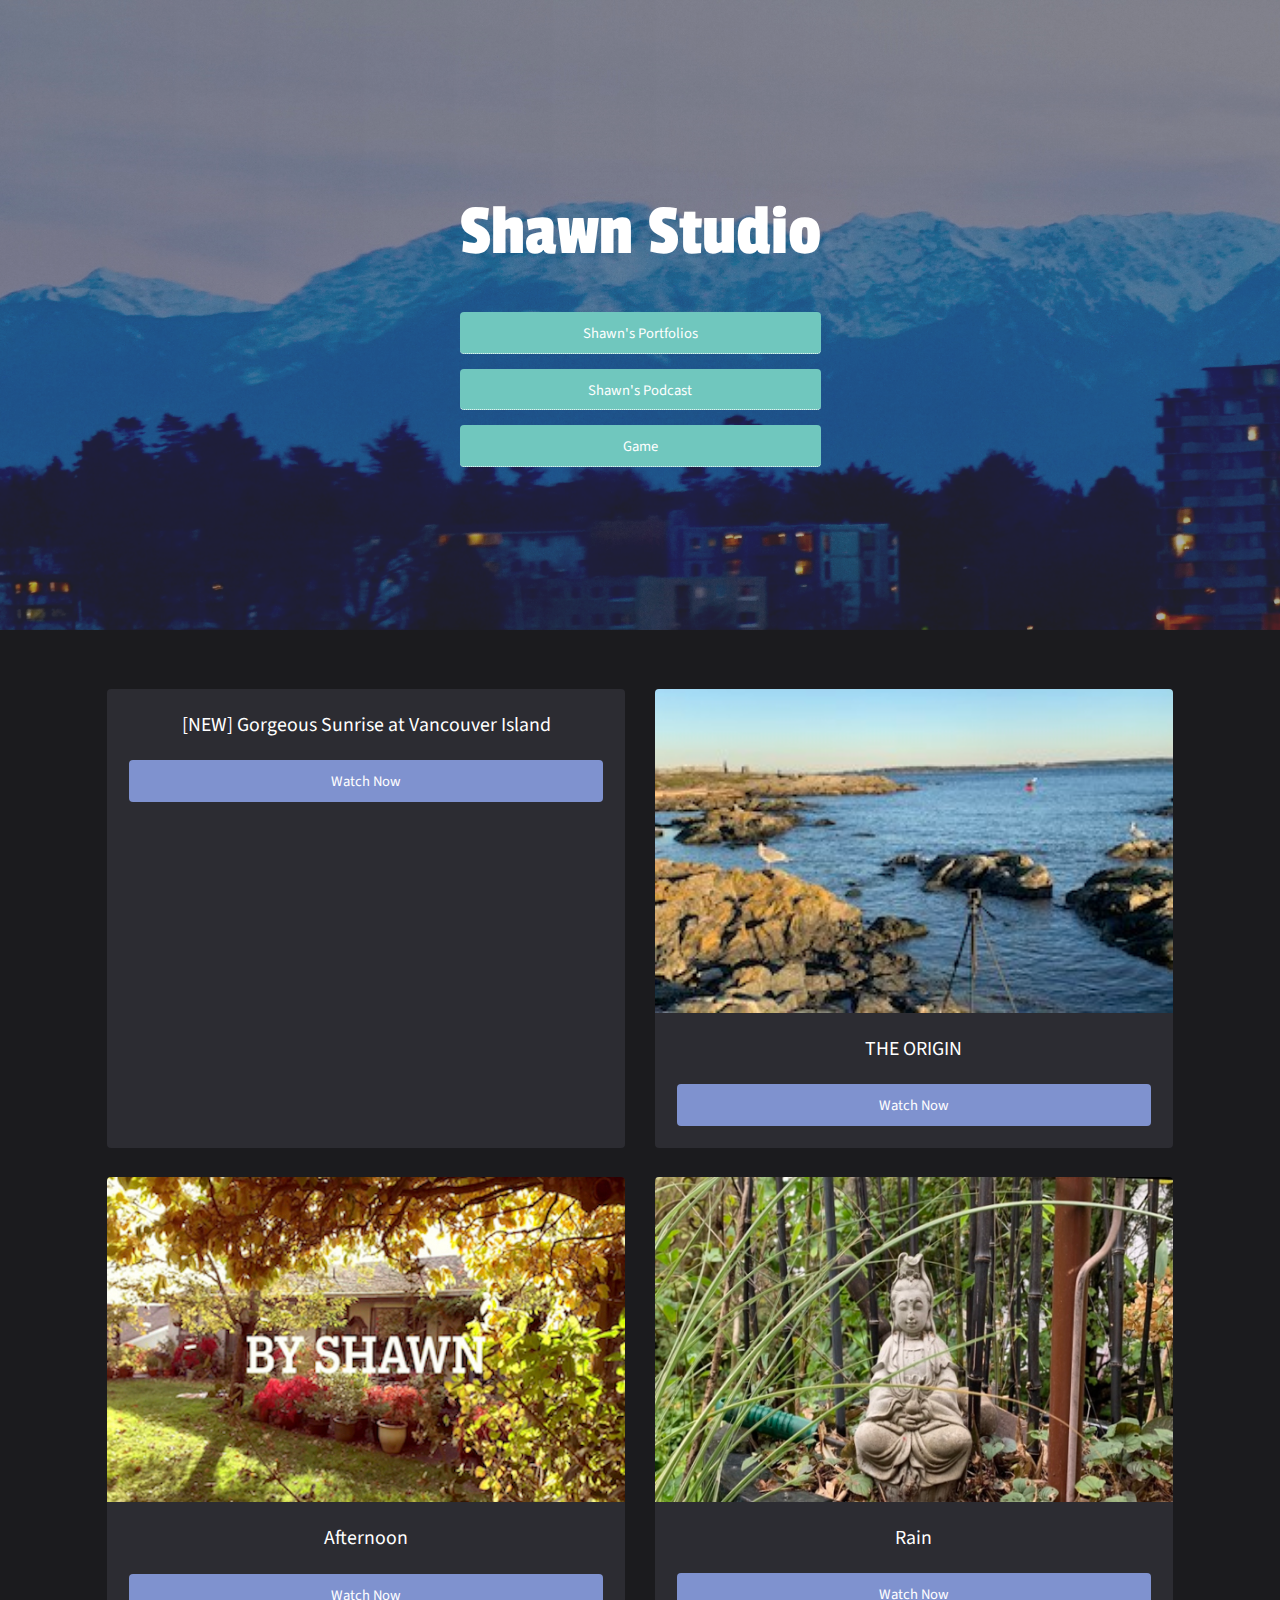
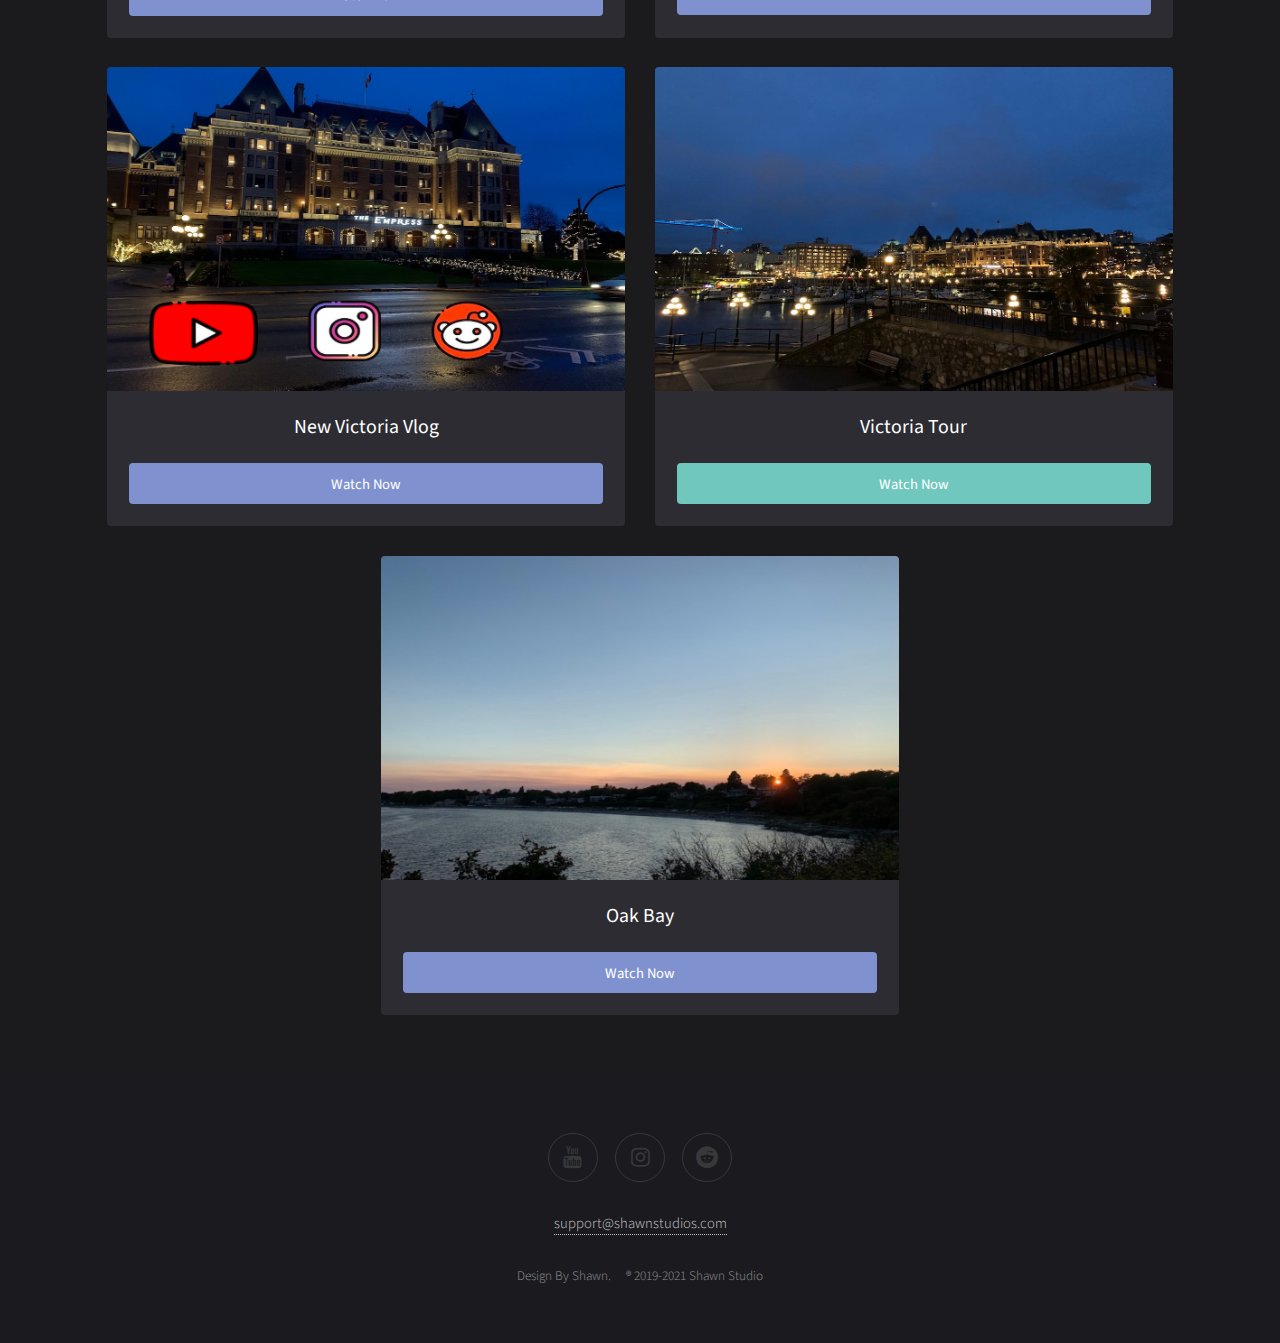
==== index.html @ 6d8852f4 "Add files via upload" ====
<!DOCTYPE HTML>
<html lang="en">
	<head>
		<title>shawnstudio</title>
		<meta charset="utf-8" />
		<meta name="viewport" content="width=device-width, initial-scale=1" />
		<link rel="stylesheet" href="assets/css/main.css" />
        
    
    <link rel="icon" type="image/x-icon" href="copy.ico" />
    <body style="background-color:rgb(27, 27, 30);">
    
	</body>
	
	<body id="top">
				<section id="banner" >
					<div class="inner">
						<header>
                            <h1>Shawn Studio</h1>
                            <br >
							 <a href="portfolio selection/index.html" class="button fit" >Shawn's Portfolios</a>
							 <a href="podcast/index.html" class="button fit" >Shawn's Podcast</a>
							<a href="game/index.html" class="button fit" >Game</a>
							 
							 
							
                      
						</header>
					</div>
				</section>

			<!-- Main -->
				<div id="main">
					<div class="inner">
                       <!-- Boxes -->
						
					   <div class="thumbnails">
						<div class="box">
							<a href="https://youtu.be/HbsjjPyLTq4" class="image fit"><img src="images/pic08.jpg" alt="" /></a>
							<div class="inner">
								<h3>[NEW] Gorgeous Sunrise at Vancouver Island</h3>
								
								<a href="https://youtu.be/HbsjjPyLTq4" class="button style2 fit" data-poptrox="youtube,800x400">Watch Now</a>
								
							</div>

						</div>
                                <div class="box">
                                <a href="https://youtu.be/sWdB0AdtYIA" class="image fit"><img src="images/pic07.jpg" alt="" /></a>
                                <div class="inner">
                                    <h3>THE ORIGIN</h3>
                                    
									<a href="https://youtu.be/sWdB0AdtYIA" class="button style2 fit" data-poptrox="youtube,800x400">Watch Now</a>
									
								</div>
								
							</div>
							
							<div class="box">
                                <a href="https://youtu.be/lOg4aRYyaKY" class="image fit"><img src="images/pic06.jpg" alt="" /></a>
                                <div class="inner">
                                    <h3>Afternoon</h3>
                                    
									<a href="https://youtu.be/lOg4aRYyaKY" class="button style2 fit" data-poptrox="youtube,800x400">Watch Now</a>
									
								</div>
								
							</div>

							<div class="box">
                                <a href="https://youtu.be/aJdj0laYlkM" class="image fit"><img src="images/pic05.jpg" alt="" /></a>
                                <div class="inner">
                                    <h3>Rain</h3>
                                    
                                    <a href="https://youtu.be/aJdj0laYlkM" class="button style2 fit" data-poptrox="youtube,800x400">Watch Now</a>
                                </div>
							</div>
							
                            <div class="box">
                                <a href="https://youtu.be/qi2-gWrdlj8" class="image fit"><img src="images/pic04.jpg" alt="" /></a>
                                <div class="inner">
                                    <h3>New Victoria Vlog</h3>
                                    
                                    <a href="https://youtu.be/qi2-gWrdlj8" class="button style2 fit" data-poptrox="youtube,800x400">Watch Now</a>
                                </div>
                            </div>
                            
                            
							<div class="box">
								<a href="https://youtu.be/BJlvTN51lmg" class="image fit"><img src="images/pic01.jpg" alt="" /></a>
								<div class="inner">
									<h3>Victoria Tour</h3>
									
                                    <a href="https://youtu.be/BJlvTN51lmg" class="button fit" data-poptrox="youtube,800x400">Watch Now</a>
                                </div>
							</div>

							<div class="box">
								<a href="https://youtu.be/DyhJKyEJdCc" class="image fit"><img src="images/pic02.jpg" alt="" /></a>
								<div class="inner">
									<h3>Oak Bay</h3>
									
									<a href="https://youtu.be/DyhJKyEJdCc" class="button style2 fit" data-poptrox="youtube,800x400">Watch Now</a>
								</div>
							</div>
								</div>
							</div>
                        </div>
                    </div>

			<!-- Footer -->
				<footer id="footer">
						<ul class="icons">
							<li><a href="https://www.youtube.com/channel/UCmE8kMKj5TwaKZjkN5yqiKQ?" target="_blank" class="icon fa-youtube"><span class="label">Youtube</span></a></li>
							<li><a href="https://www.instagram.com/shawnstudiotech/"target="_blank" class="icon fa-instagram"><span class="label">Instagram</span></a></li>
							<li><a href="https://www.reddit.com/user/shawnstudiotech"target="_blank" class="icon fa-reddit"><span class="label">Reddit</span></a></li>
							
						</ul>
<p><a href="mailto:support@shawnstudios.com">support@shawnstudios.com</a></p>
						<p class="copyright"> Design By Shawn. &nbsp; &nbsp; &reg; 2019-2021 Shawn Studio</p>

				</footer>

		<!-- Scripts -->
			<script src="assets/js/jquery.min.js"></script>
			<script src="assets/js/jquery.scrolly.min.js"></script>
			<script src="assets/js/jquery.poptrox.min.js"></script>
			<script src="assets/js/skel.min.js"></script>
			<script src="assets/js/util.js"></script>
			<script src="assets/js/main.js"></script>

	</body>
</html>
---- assets/css/main.css ----
@charset "UTF-8";
@import url(font-awesome.min.css);
@import url("https://fonts.googleapis.com/css?family=Source+Sans+Pro:300,400|Passion+One:400");


/* Reset */

	html, body, div, span, applet, object, iframe, h1, h2, h3, h4, h5, h6, p, blockquote, pre, a, abbr, acronym, address, big, cite, code, del, dfn, em, img, ins, kbd, q, s, samp, small, strike, strong, sub, sup, tt, var, b, u, i, center, dl, dt, dd, ol, ul, li, fieldset, form, label, legend, table, caption, tbody, tfoot, thead, tr, th, td, article, aside, canvas, details, embed, figure, figcaption, footer, header, hgroup, menu, nav, output, ruby, section, summary, time, mark, audio, video {
		margin: 0;
		padding: 0;
		border: 0;
		font-size: 100%;
		font: inherit;
		vertical-align: baseline;
	}

	article, aside, details, figcaption, figure, footer, header, hgroup, menu, nav, section {
		display: block;
	}

	body {
		line-height: 1;
	}

	ol, ul {
		list-style: none;
	}

	blockquote, q {
		quotes: none;
	}

	blockquote:before, blockquote:after, q:before, q:after {
		content: '';
		content: none;
	}

	table {
		border-collapse: collapse;
		border-spacing: 0;
	}

	body {
		-webkit-text-size-adjust: none;
	}

/* Box Model */

	*, *:before, *:after {
		-moz-box-sizing: border-box;
		-webkit-box-sizing: border-box;
		box-sizing: border-box;
	}

/* Basic */

	@-ms-viewport {
		width: device-width;
	}

	body {
		-ms-overflow-style: scrollbar;
	}

	@media screen and (max-width: 480px) {

		html, body {
			min-width: 320px;
		}

	}

	body {
		background: #202024;
	}

		body.is-loading *, body.is-loading *:before, body.is-loading *:after {
			-moz-animation: none !important;
			-webkit-animation: none !important;
			-ms-animation: none !important;
			animation: none !important;
			-moz-transition: none !important;
			-webkit-transition: none !important;
			-ms-transition: none !important;
			transition: none !important;
		}

/* Type */

	body, input, select, textarea {
		color: rgba(255, 255, 255, 0.75);
		font-family: "Source Sans Pro", sans-serif;
		font-size: 14pt;
		font-weight: 300;
		line-height: 1.65;
	}

		@media screen and (max-width: 1680px) {

			body, input, select, textarea {
				font-size: 11pt;
			}

		}

		@media screen and (max-width: 1280px) {

			body, input, select, textarea {
				font-size: 11pt;
			}

		}

		@media screen and (max-width: 980px) {

			body, input, select, textarea {
				font-size: 12pt;
			}

		}

		@media screen and (max-width: 736px) {

			body, input, select, textarea {
				font-size: 12pt;
			}

		}

		@media screen and (max-width: 480px) {

			body, input, select, textarea {
				font-size: 12pt;
			}

		}

	a {
		-moz-transition: background-color 0.2s ease-in-out, color 0.2s ease-in-out;
		-webkit-transition: background-color 0.2s ease-in-out, color 0.2s ease-in-out;
		-ms-transition: background-color 0.2s ease-in-out, color 0.2s ease-in-out;
		transition: background-color 0.2s ease-in-out, color 0.2s ease-in-out;
		color: rgba(255, 255, 255, 0.75);
		text-decoration: none;
		border-bottom: 1px dotted;
		outline: 0;
	}

		a:hover {
			color: #FFF;
			border: none;
		}

	strong, b {
		color: #fff;
		font-weight: 400;
	}

	em, i {
		font-style: italic;
	}

	p {
		margin: 0 0 2em 0;
	}

	h1, h2, h3, h4, h5, h6 {
		color: #fff;
		font-weight: 400;
		line-height: 1.5;
		margin: 0 0 1em 0;
	}

		h1 a, h2 a, h3 a, h4 a, h5 a, h6 a {
			color: inherit;
			text-decoration: none;
		}

	h2 {
		font-size: 1.75em;
	}

	h3 {
		font-size: 1.35em;
	}

	h4 {
		font-size: 1.1em;
	}

	h5 {
		font-size: 0.9em;
	}

	h6 {
		font-size: 0.7em;
	}

	sub {
		font-size: 0.8em;
		position: relative;
		top: 0.5em;
	}

	sup {
		font-size: 0.8em;
		position: relative;
		top: -0.5em;
	}

	blockquote {
		border-left: solid 4px rgba(144, 144, 144, 0.25);
		font-style: italic;
		margin: 0 0 2em 0;
		padding: 0.5em 0 0.5em 2em;
	}

	code {
		background: rgba(144, 144, 144, 0.075);
		border-radius: 4px;
		border: solid 1px rgba(144, 144, 144, 0.25);
		font-family: "Courier New", monospace;
		font-size: 0.9em;
		margin: 0 0.25em;
		padding: 0.25em 0.65em;
	}

	pre {
		-webkit-overflow-scrolling: touch;
		font-family: "Courier New", monospace;
		font-size: 0.9em;
		margin: 0 0 2em 0;
	}

		pre code {
			display: block;
			line-height: 1.75;
			padding: 1em 1.5em;
			overflow-x: auto;
		}

	hr {
		border: 0;
		border-bottom: solid 1px rgba(144, 144, 144, 0.25);
		margin: 2em 0;
	}

		hr.major {
			margin: 3em 0;
		}

	.align-left {
		text-align: left;
	}

	.align-center {
		text-align: center;
	}

	.align-right {
		text-align: right;
	}

/* Section/Article */

	section.special, article.special {
		text-align: center;
	}

	header p {
		color: rgba(255, 255, 255, 0.5);
		position: relative;
		margin: 0 0 1.5em 0;
	}

	header h2 + p {
		font-size: 1.25em;
		margin-top: -1em;
	}

	header h3 + p {
		font-size: 1.1em;
		margin-top: -0.8em;
	}

	header h4 + p,
	header h5 + p,
	header h6 + p {
		font-size: 0.9em;
		margin-top: -0.6em;
	}

/* Box */

	.thumbnails {
		display: -moz-flex;
		display: -webkit-flex;
		display: -ms-flex;
		display: flex;
		-moz-align-items: stretch;
		-webkit-align-items: stretch;
		-ms-align-items: stretch;
		align-items: stretch;
		-moz-justify-content: center;
		-webkit-justify-content: center;
		-ms-justify-content: center;
		justify-content: center;
		-moz-flex-wrap: wrap;
		-webkit-flex-wrap: wrap;
		-ms-flex-wrap: wrap;
		flex-wrap: wrap;
	}

		.thumbnails .box {
			margin: 0 1em 2em 1em;
			width: 30%;
		}

			@media screen and (max-width: 1280px) {

				.thumbnails .box {
					width: 45%;
				}

			}

			@media screen and (max-width: 736px) {

				.thumbnails .box {
					width: 100%;
				}

			}

/* Form */

	form {
		margin: 0 0 2em 0;
	}

	label {
		color: #fff;
		display: block;
		font-size: 0.9em;
		font-weight: 400;
		margin: 0 0 1em 0;
	}

	input[type="text"],
	input[type="password"],
	input[type="email"],
	input[type="tel"],
	select,
	textarea {
		-moz-appearance: none;
		-webkit-appearance: none;
		-ms-appearance: none;
		appearance: none;
		background: rgba(144, 144, 144, 0.075);
		border-radius: 4px;
		border: none;
		border: solid 1px rgba(144, 144, 144, 0.25);
		color: inherit;
		display: block;
		outline: 0;
		padding: 0 1em;
		text-decoration: none;
		width: 100%;
	}

		input[type="text"]:invalid,
		input[type="password"]:invalid,
		input[type="email"]:invalid,
		input[type="tel"]:invalid,
		select:invalid,
		textarea:invalid {
			box-shadow: none;
		}

		input[type="text"]:focus,
		input[type="password"]:focus,
		input[type="email"]:focus,
		input[type="tel"]:focus,
		select:focus,
		textarea:focus {
			border-color: #ff8686;
			box-shadow: 0 0 0 1px #ff8686;
		}

	.select-wrapper {
		text-decoration: none;
		display: block;
		position: relative;
	}

		.select-wrapper:before {
			content: "";
			-moz-osx-font-smoothing: grayscale;
			-webkit-font-smoothing: antialiased;
			font-family: FontAwesome;
			font-style: normal;
			font-weight: normal;
			text-transform: none !important;
		}

		.select-wrapper:before {
			color: rgba(144, 144, 144, 0.25);
			display: block;
			height: 2.75em;
			line-height: 2.75em;
			pointer-events: none;
			position: absolute;
			right: 0;
			text-align: center;
			top: 0;
			width: 2.75em;
		}

		.select-wrapper select::-ms-expand {
			display: none;
		}

	input[type="text"],
	input[type="password"],
	input[type="email"],
	select {
		height: 2.75em;
	}

	textarea {
		padding: 0.75em 1em;
	}

	input[type="checkbox"],
	input[type="radio"] {
		-moz-appearance: none;
		-webkit-appearance: none;
		-ms-appearance: none;
		appearance: none;
		display: block;
		float: left;
		margin-right: -2em;
		opacity: 0;
		width: 1em;
		z-index: -1;
	}

		input[type="checkbox"] + label,
		input[type="radio"] + label {
			text-decoration: none;
			color: rgba(255, 255, 255, 0.75);
			cursor: pointer;
			display: inline-block;
			font-size: 1em;
			font-weight: 300;
			padding-left: 2.4em;
			padding-right: 0.75em;
			position: relative;
		}

			input[type="checkbox"] + label:before,
			input[type="radio"] + label:before {
				-moz-osx-font-smoothing: grayscale;
				-webkit-font-smoothing: antialiased;
				font-family: FontAwesome;
				font-style: normal;
				font-weight: normal;
				text-transform: none !important;
			}

			input[type="checkbox"] + label:before,
			input[type="radio"] + label:before {
				background: rgba(144, 144, 144, 0.075);
				border-radius: 4px;
				border: solid 1px rgba(144, 144, 144, 0.25);
				content: '';
				display: inline-block;
				height: 1.65em;
				left: 0;
				line-height: 1.58125em;
				position: absolute;
				text-align: center;
				top: 0;
				width: 1.65em;
			}

		input[type="checkbox"]:checked + label:before,
		input[type="radio"]:checked + label:before {
			background: #ff8686;
			border-color: #ff8686;
			color: #ffffff;
			content: '\f00c';
		}

		input[type="checkbox"]:focus + label:before,
		input[type="radio"]:focus + label:before {
			border-color: #ff8686;
			box-shadow: 0 0 0 1px #ff8686;
		}

	input[type="checkbox"] + label:before {
		border-radius: 4px;
	}

	input[type="radio"] + label:before {
		border-radius: 100%;
	}

	::-webkit-input-placeholder {
		color: rgba(255, 255, 255, 0.5) !important;
		opacity: 1.0;
	}

	:-moz-placeholder {
		color: rgba(255, 255, 255, 0.5) !important;
		opacity: 1.0;
	}

	::-moz-placeholder {
		color: rgba(255, 255, 255, 0.5) !important;
		opacity: 1.0;
	}

	:-ms-input-placeholder {
		color: rgba(255, 255, 255, 0.5) !important;
		opacity: 1.0;
	}

	.formerize-placeholder {
		color: rgba(255, 255, 255, 0.5) !important;
		opacity: 1.0;
	}

/* Box */

	.box {
		border-radius: 4px;
		margin-bottom: 2em;
		background: #2c2c32;
		text-align: center;
	}

		.box > :last-child,
		.box > :last-child > :last-child,
		.box > :last-child > :last-child > :last-child {
			margin-bottom: 0;
		}

		.box .image.fit {
			margin: 0;
		}

		.box .image img {
			border-radius: 4px 4px 0 0;
		}

		.box .inner {
			padding: 1.5em;
			width: 100% !important;
		}

			@media screen and (max-width: 480px) {

				.box .inner {
					padding: 1em;
				}

			}

		.box.alt {
			border: 0;
			border-radius: 0;
			padding: 0;
		}

/* Icon */

	.icon {
		text-decoration: none;
		border-bottom: none;
		position: relative;
	}

		.icon:before {
			-moz-osx-font-smoothing: grayscale;
			-webkit-font-smoothing: antialiased;
			font-family: FontAwesome;
			font-style: normal;
			font-weight: normal;
			text-transform: none !important;
		}

		.icon > .label {
			display: none;
		}

/* Image */

	.image {
		border-radius: 4px;
		border: 0;
		display: inline-block;
		position: relative;
	}

		.image img {
			border-radius: 4px;
			display: block;
		}

		.image.left, .image.right {
			max-width: 40%;
		}

			.image.left img, .image.right img {
				width: 100%;
			}

		.image.left {
			float: left;
			padding: 0 1.5em 1em 0;
			top: 0.25em;
		}

		.image.right {
			float: right;
			padding: 0 0 1em 1.5em;
			top: 0.25em;
		}

		.image.fit {
			display: block;
			margin: 0 0 2em 0;
			width: 100%;
		}

			.image.fit img {
				width: 100%;
			}

		.image.main {
			display: block;
			margin: 0 0 3em 0;
			width: 100%;
		}

			.image.main img {
				width: 100%;
			}

/* List */

	ol {
		list-style: decimal;
		margin: 0 0 2em 0;
		padding-left: 1.25em;
	}

		ol li {
			padding-left: 0.25em;
		}

	ul {
		list-style: disc;
		margin: 0 0 2em 0;
		padding-left: 1em;
	}

		ul li {
			padding-left: 0.5em;
		}

		ul.alt {
			list-style: none;
			padding-left: 0;
		}

			ul.alt li {
				border-top: solid 1px rgba(144, 144, 144, 0.25);
				padding: 0.5em 0;
			}

				ul.alt li:first-child {
					border-top: 0;
					padding-top: 0;
				}

		ul.icons {
			cursor: default;
			list-style: none;
			padding-left: 0;
		}

			ul.icons li {
				display: inline-block;
				text-align: center;
				padding-left: 0;
				padding-right: 1em;
			}

				ul.icons li a {
					display: block;
					border-radius: 100%;
					margin: 0;
					padding: 0.5em;
					border: solid 1px rgba(144, 144, 144, 0.25);
					color: rgba(144, 144, 144, 0.25);
				}

					ul.icons li a:before {
						font-size: 1.5em;
						display: block;
						width: 1.5em;
						height: 1.5em;
						line-height: 1.5em;
					}

					ul.icons li a:hover {
						background-color: #202024;
						color: #FFF;
					}

				ul.icons li:last-child {
					padding-right: 0;
				}

		ul.actions {
			cursor: default;
			list-style: none;
			padding-left: 0;
		}

			ul.actions li {
				display: inline-block;
				padding: 0 1em 0 0;
				vertical-align: middle;
			}

				ul.actions li:last-child {
					padding-right: 0;
				}

			ul.actions.small li {
				padding: 0 0.5em 0 0;
			}

			ul.actions.vertical li {
				display: block;
				padding: 1em 0 0 0;
			}

				ul.actions.vertical li:first-child {
					padding-top: 0;
				}

				ul.actions.vertical li > * {
					margin-bottom: 0;
				}

			ul.actions.vertical.small li {
				padding: 0.5em 0 0 0;
			}

				ul.actions.vertical.small li:first-child {
					padding-top: 0;
				}

			ul.actions.fit {
				display: table;
				margin-left: -1em;
				padding: 0;
				table-layout: fixed;
				width: calc(100% + 1em);
			}

				ul.actions.fit li {
					display: table-cell;
					padding: 0 0 0 1em;
				}

					ul.actions.fit li > * {
						margin-bottom: 0;
					}

				ul.actions.fit.small {
					margin-left: -0.5em;
					width: calc(100% + 0.5em);
				}

					ul.actions.fit.small li {
						padding: 0 0 0 0.5em;
					}

			@media screen and (max-width: 480px) {

				ul.actions {
					margin: 0 0 2em 0;
				}

					ul.actions li {
						padding: 1em 0 0 0;
						display: block;
						text-align: center;
						width: 100%;
					}

						ul.actions li:first-child {
							padding-top: 0;
						}

						ul.actions li > * {
							width: 100%;
							margin: 0 !important;
						}

							ul.actions li > *.icon:before {
								margin-left: -2em;
							}

					ul.actions.small li {
						padding: 0.5em 0 0 0;
					}

						ul.actions.small li:first-child {
							padding-top: 0;
						}

			}

	dl {
		margin: 0 0 2em 0;
	}

		dl dt {
			display: block;
			font-weight: 400;
			margin: 0 0 1em 0;
		}

		dl dd {
			margin-left: 2em;
		}

/* Table */

	.table-wrapper {
		-webkit-overflow-scrolling: touch;
		overflow-x: auto;
	}

	table {
		margin: 0 0 2em 0;
		width: 100%;
	}

		table tbody tr {
			border: solid 1px rgba(144, 144, 144, 0.25);
			border-left: 0;
			border-right: 0;
		}

			table tbody tr:nth-child(2n + 1) {
				background-color: rgba(144, 144, 144, 0.075);
			}

		table td {
			padding: 0.75em 0.75em;
		}

		table th {
			color: #fff;
			font-size: 0.9em;
			font-weight: 400;
			padding: 0 0.75em 0.75em 0.75em;
			text-align: left;
		}

		table thead {
			border-bottom: solid 2px rgba(144, 144, 144, 0.25);
		}

		table tfoot {
			border-top: solid 2px rgba(144, 144, 144, 0.25);
		}

		table.alt {
			border-collapse: separate;
		}

			table.alt tbody tr td {
				border: solid 1px rgba(144, 144, 144, 0.25);
				border-left-width: 0;
				border-top-width: 0;
			}

				table.alt tbody tr td:first-child {
					border-left-width: 1px;
				}

			table.alt tbody tr:first-child td {
				border-top-width: 1px;
			}

			table.alt thead {
				border-bottom: 0;
			}

			table.alt tfoot {
				border-top: 0;
			}

/* Button */

	input[type="submit"],
	input[type="reset"],
	input[type="button"],
	button,
	.button {
		-moz-appearance: none;
		-webkit-appearance: none;
		-ms-appearance: none;
		appearance: none;
		-moz-transition: background-color 0.2s ease-in-out, color 0.2s ease-in-out;
		-webkit-transition: background-color 0.2s ease-in-out, color 0.2s ease-in-out;
		-ms-transition: background-color 0.2s ease-in-out, color 0.2s ease-in-out;
		transition: background-color 0.2s ease-in-out, color 0.2s ease-in-out;
		background-color: #70c7be;
		border-radius: 4px;
		border: 0;
		color: #ffffff !important;
		cursor: pointer;
		display: inline-block;
		font-weight: 400;
		height: 2.85em;
		line-height: 2.95em;
		padding: 0 1.5em;
		text-align: center;
		text-decoration: none;
		white-space: nowrap;
	}

		input[type="submit"]:hover,
		input[type="reset"]:hover,
		input[type="button"]:hover,
		button:hover,
		.button:hover {
			background-color: #82cec6;
		}

		input[type="submit"]:active,
		input[type="reset"]:active,
		input[type="button"]:active,
		button:active,
		.button:active {
			background-color: #5ec0b6;
		}

		input[type="submit"].icon,
		input[type="reset"].icon,
		input[type="button"].icon,
		button.icon,
		.button.icon {
			padding-left: 1.35em;
		}

			input[type="submit"].icon:before,
			input[type="reset"].icon:before,
			input[type="button"].icon:before,
			button.icon:before,
			.button.icon:before {
				margin-right: 0.5em;
			}

		input[type="submit"].fit,
		input[type="reset"].fit,
		input[type="button"].fit,
		button.fit,
		.button.fit {
			display: block;
			margin: 0 0 1em 0;
			width: 100%;
		}

		input[type="submit"].small,
		input[type="reset"].small,
		input[type="button"].small,
		button.small,
		.button.small {
			font-size: 0.8em;
		}

		input[type="submit"].big,
		input[type="reset"].big,
		input[type="button"].big,
		button.big,
		.button.big {
			font-size: 1.35em;
		}

		input[type="submit"].disabled, input[type="submit"]:disabled,
		input[type="reset"].disabled,
		input[type="reset"]:disabled,
		input[type="button"].disabled,
		input[type="button"]:disabled,
		button.disabled,
		button:disabled,
		.button.disabled,
		.button:disabled {
			background-color: rgba(255, 255, 255, 0.75) !important;
			box-shadow: inset 0 -0.15em 0 0 rgba(0, 0, 0, 0.15);
			color: #202024 !important;
			cursor: default;
			opacity: 0.25;
		}

		input[type="submit"].style2,
		input[type="reset"].style2,
		input[type="button"].style2,
		button.style2,
		.button.style2 {
			background-color: #7f92cf;
		}

			input[type="submit"].style2:hover,
			input[type="reset"].style2:hover,
			input[type="button"].style2:hover,
			button.style2:hover,
			.button.style2:hover {
				background-color: #92a2d6;
			}

			input[type="submit"].style2:active,
			input[type="reset"].style2:active,
			input[type="button"].style2:active,
			button.style2:active,
			.button.style2:active {
				background-color: #6c82c8;
			}

		input[type="submit"].style3,
		input[type="reset"].style3,
		input[type="button"].style3,
		button.style3,
		.button.style3 {
			background-color: #9d7ed0;
		}

			input[type="submit"].style3:hover,
			input[type="reset"].style3:hover,
			input[type="button"].style3:hover,
			button.style3:hover,
			.button.style3:hover {
				background-color: #ab91d7;
			}

			input[type="submit"].style3:active,
			input[type="reset"].style3:active,
			input[type="button"].style3:active,
			button.style3:active,
			.button.style3:active {
				background-color: #8f6bc9;
			}

		@media screen and (max-width: 480px) {

			input[type="submit"],
			input[type="reset"],
			input[type="button"],
			button,
			.button {
				padding: 0;
			}

		}

/* Poptrox */

	.poptrox-popup {
		-moz-box-sizing: content-box;
		-webkit-box-sizing: content-box;
		-ms-box-sizing: content-box;
		box-sizing: content-box;
		background: #000;
		box-shadow: 0 0.5em 3em 0 rgba(0, 0, 0, 0.25);
		border-radius: 4px;
		padding: 2em;
		overflow: hidden;
	}

		.poptrox-popup .closer {
			-moz-transition: opacity 0.2s ease-in-out;
			-webkit-transition: opacity 0.2s ease-in-out;
			-ms-transition: opacity 0.2s ease-in-out;
			transition: opacity 0.2s ease-in-out;
			text-decoration: none;
			position: absolute;
			top: .5em;
			right: .5em;
			z-index: 11000;
			-webkit-tap-highlight-color: rgba(255, 255, 255, 0);
			white-space: nowrap;
			text-indent: 2em;
			overflow: hidden;
			width: 2em;
			height: 2em;
			display: block;
		}

			.poptrox-popup .closer:before {
				content: "\f00d";
				-moz-osx-font-smoothing: grayscale;
				-webkit-font-smoothing: antialiased;
				font-family: FontAwesome;
				font-style: normal;
				font-weight: normal;
				text-transform: none !important;
				display: block;
				position: relative;
				text-indent: 0;
				border-radius: 100%;
				box-shadow: inset 0 0 0 1px rgba(255, 255, 255, 0.25);
				color: #ffffff !important;
				width: 2em;
				height: 2em;
				line-height: 2em;
			}

		.poptrox-popup:hover .closer {
			opacity: 0.5;
		}

		.poptrox-popup:hover .closer:hover {
			opacity: 1.0;
		}

		@media screen and (max-width: 736px) {

			.poptrox-popup {
				padding: 0;
			}

				.poptrox-popup .closer {
					display: none !important;
				}

		}

/* Banner */

	#banner {
		-moz-align-items: center;
		-webkit-align-items: center;
		-ms-align-items: center;
		align-items: center;
		display: -moz-flex;
		display: -webkit-flex;
		display: -ms-flex;
		display: flex;
		-moz-justify-content: center;
		-webkit-justify-content: center;
		-ms-justify-content: center;
		justify-content: center;
		padding: 8em 4em 6em 4em;
		min-height: 70vh;
		background-image: url("../../images/banner.jpg");
		background-position: center;
		background-size: cover;
		background-repeat: no-repeat;
		border-top: 0;
		position: relative;
		text-align: center;
		overflow: hidden;
	}

		#banner .inner {
			text-align: center;
			position: relative;
			z-index: 2;
		}

		#banner h1 {
			color: #fff;
			font-size: 5em;
			font-weight: 400;
			font-family: 'Passion One', cursive;
			margin: 0;
		}

			@media screen and (max-width: 980px) {

				#banner h1 {
					font-size: 5em;
				}

			}

			@media screen and (max-width: 736px) {

				#banner h1 {
					font-size: 3em;
				}

			}

		#banner p {
			color: rgba(255, 255, 255, 0.85);
			font-size: 1.5em;
			font-weight: 300;
		}

			@media screen and (max-width: 980px) {

				#banner p {
					font-size: 1.5em;
				}

			}

			@media screen and (max-width: 480px) {

				#banner p {
					font-size: 1.25em;
				}

			}

		#banner a {
			color: rgba(255, 255, 255, 0.75);
			text-decoration: none;
			border-bottom: 1px dotted;
		}

			#banner a:hover {
				color: #FFF;
				border: none;
			}

		#banner .more {
			background-image: url("images/arrow.svg");
			background-position: center 1.35em;
			background-repeat: no-repeat;
			background-size: auto;
			border: 1px solid #fff;
			border-radius: 100%;
			color: rgba(255, 255, 255, 0.75);
			display: block;
			height: 4em;
			text-indent: 4em;
			overflow: hidden;
			white-space: nowrap;
			width: 4em;
			z-index: 2;
			margin: 0 auto 2em auto;
		}

			#banner .more:hover {
				background-color: rgba(255, 255, 255, 0.05);
				border: 1px solid #fff;
				color: #FFF;
			}

		#banner video {
			-moz-transform: translateX(50%) translateY(50%);
			-webkit-transform: translateX(50%) translateY(50%);
			-ms-transform: translateX(50%) translateY(50%);
			transform: translateX(50%) translateY(50%);
			position: absolute;
			bottom: 50%;
			right: 50%;
			width: auto;
			height: auto;
			min-width: 100%;
			min-height: 100%;
			overflow: hidden;
		}

		#banner:before {
			-moz-transition: opacity 3s ease;
			-webkit-transition: opacity 3s ease;
			-ms-transition: opacity 3s ease;
			transition: opacity 3s ease;
			-moz-transition-delay: 1s;
			-webkit-transition-delay: 1s;
			-ms-transition-delay: 1s;
			transition-delay: 1s;
			content: '';
			background-color: #42424f;
			display: block;
			height: 100%;
			left: 0;
			opacity: 0.45;
			position: absolute;
			top: 0;
			width: 100%;
			z-index: 1;
		}

		@media screen and (max-width: 1280px) {

			#banner video {
				display: none;
			}

		}

		@media screen and (max-width: 980px) {

			#banner br {
				display: none;
			}

		}

		@media screen and (max-width: 736px) {

			#banner {
				min-height: 0;
				padding: 6em 2em 4em 2em;
			}

				#banner br {
					display: none;
				}

		}

		body.is-loading #banner:before {
			opacity: 1;
		}

/* Main */

	#main {
		padding: 4em 0 2em 0;
	}

		@media screen and (max-width: 736px) {

			#main {
				padding: 3em 0 1em 0;
			}

		}

		#main .inner {
			width: 90%;
			max-width: 80em;
			margin: 0 auto;
		}

			@media screen and (max-width: 480px) {

				#main .inner {
					width: 95%;
				}

			}

/* Footer */

	#footer {
		padding: 4em 0 2em 0;
		background-color: #1b1b1f;
		text-align: center;
	}

		#footer .inner {
			width: 50%;
			margin: 0 auto;
		}

			@media screen and (max-width: 980px) {

				#footer .inner {
					width: 75%;
				}

			}

			@media screen and (max-width: 480px) {

				#footer .inner {
					width: 90%;
				}

			}

		#footer .copyright {
			color: rgba(255, 255, 255, 0.5);
			font-size: 0.9em;
			margin: 0 0 2em 0;
			padding: 0;
			text-align: center;
		}

		@media screen and (max-width: 736px) {

			#footer {
				padding: 3em 0 1em 0;
			}

		}
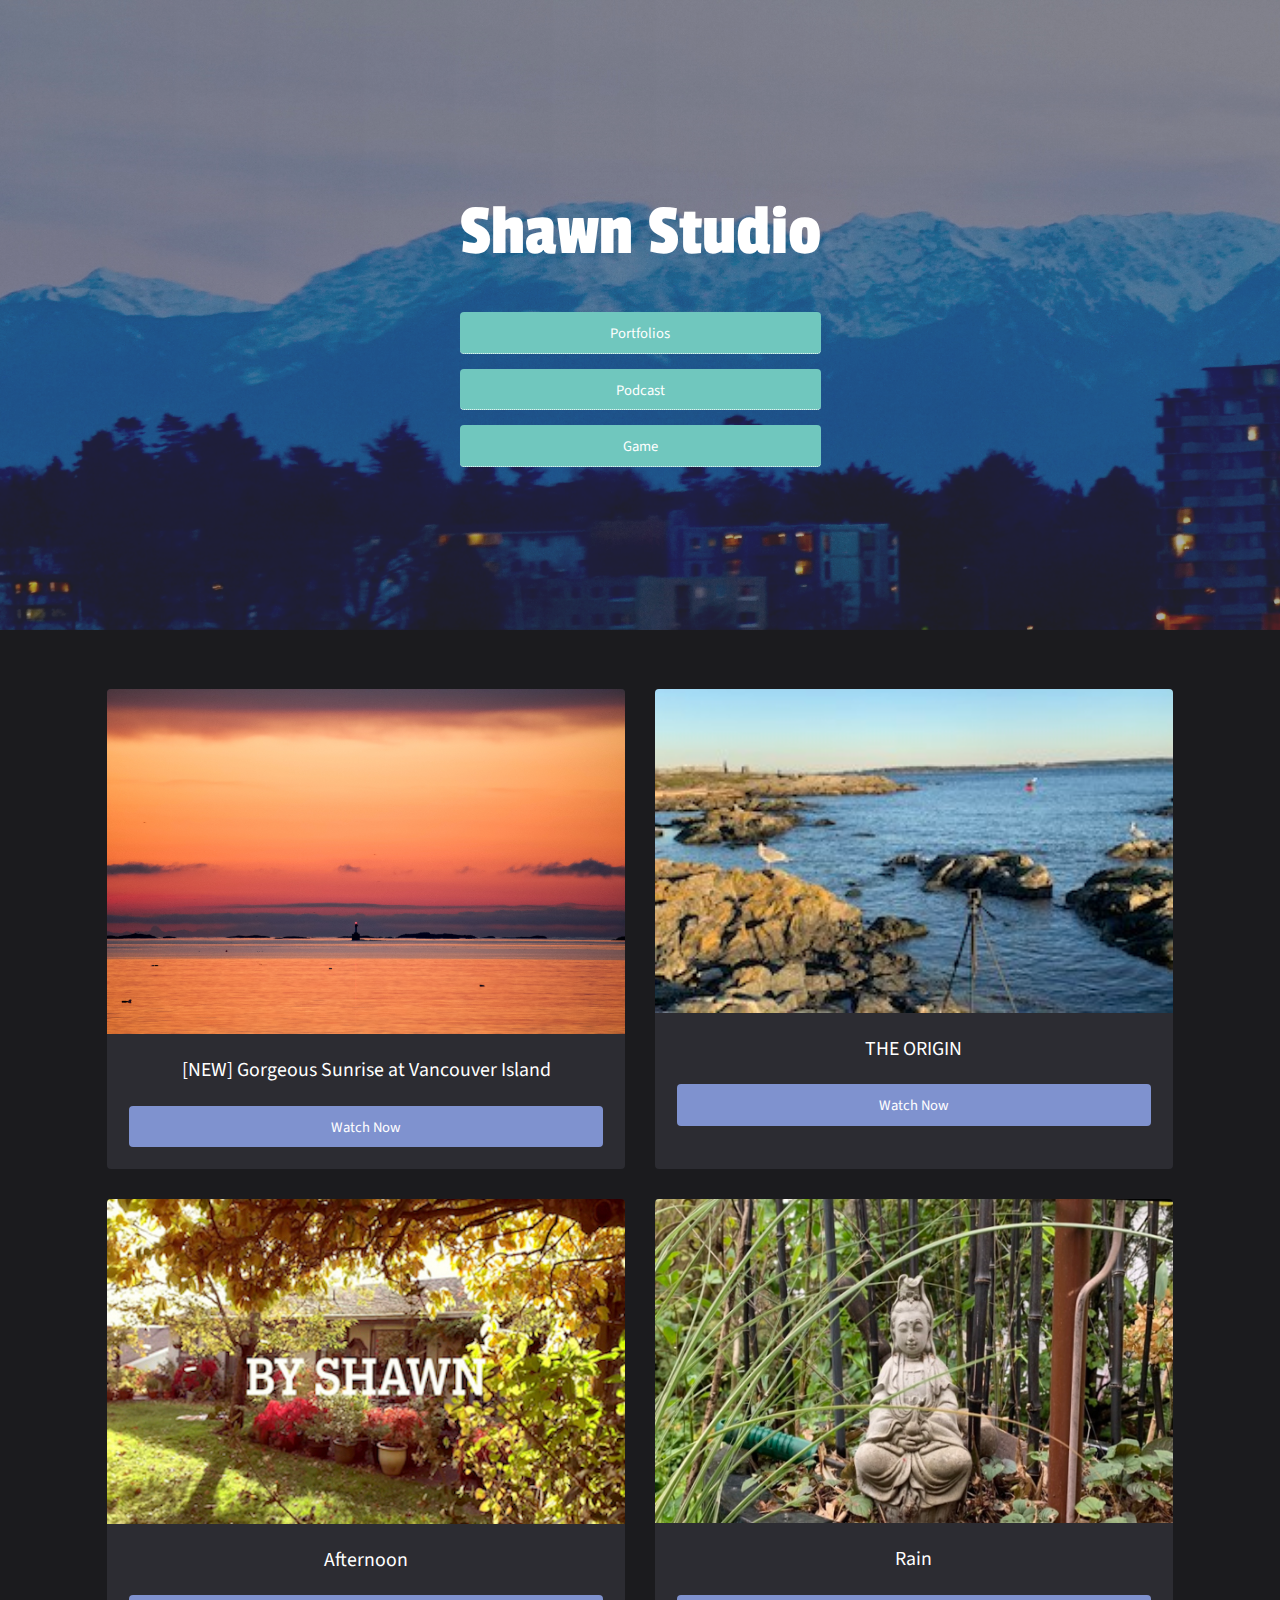
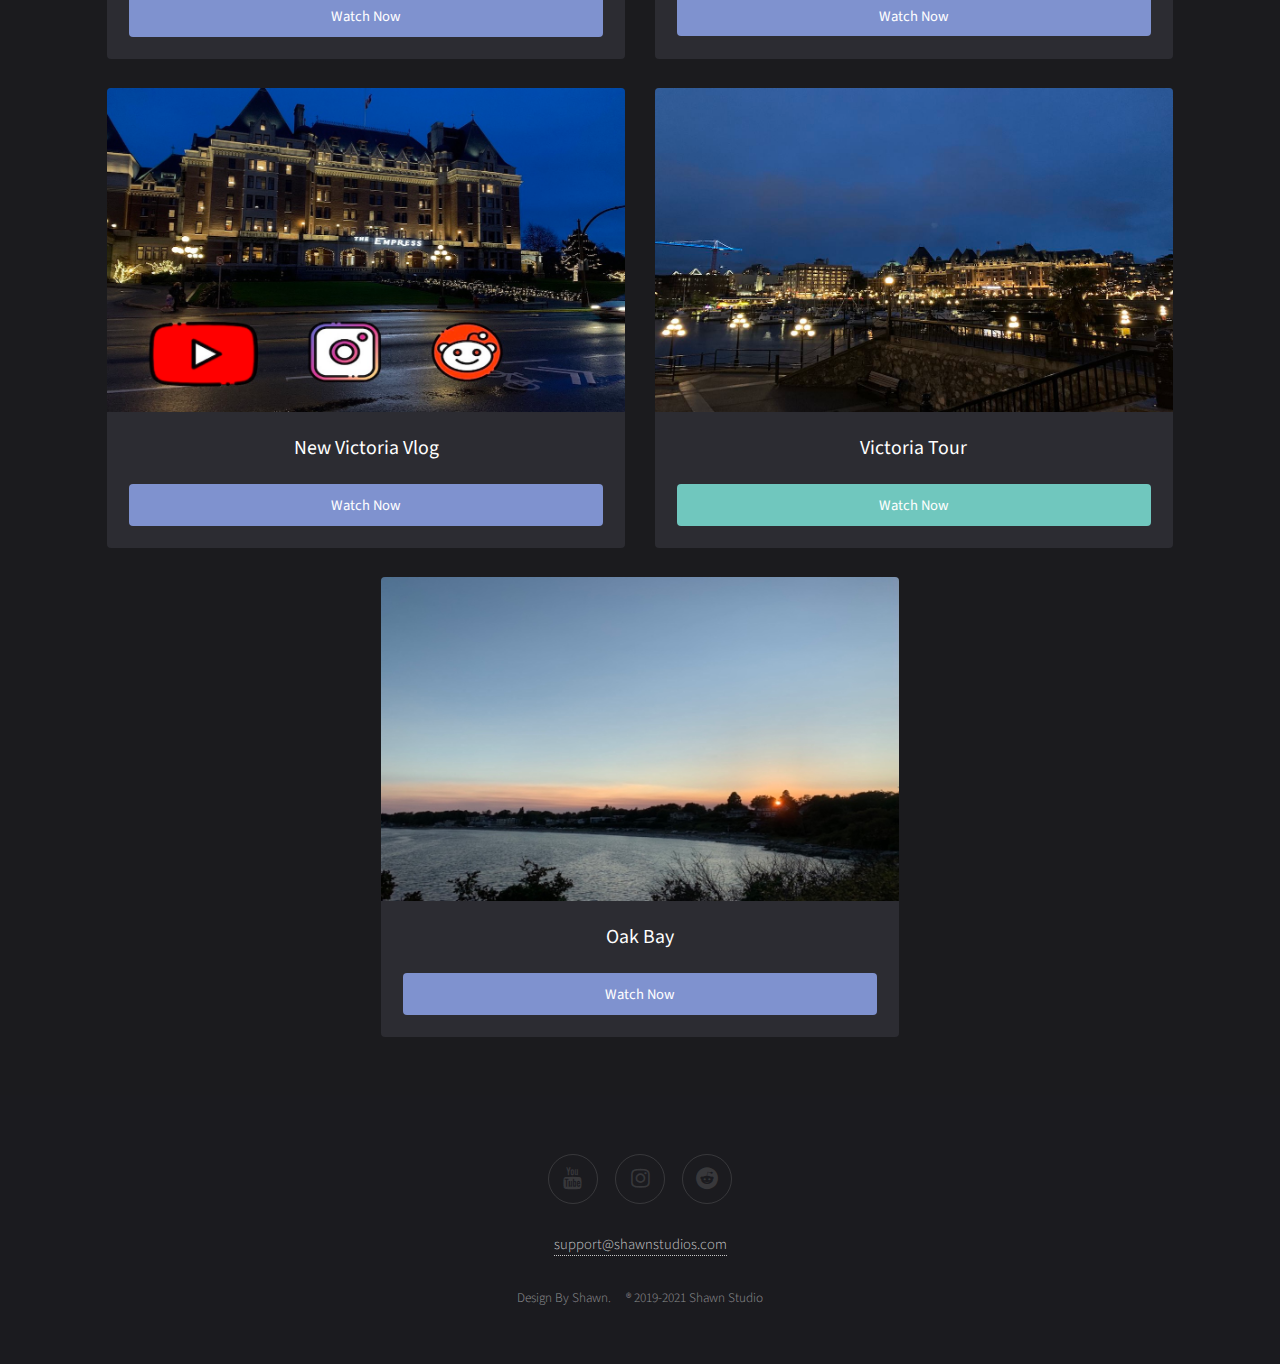
==== commit 35c547bb: "Update index.html" ====
--- a/index.html
+++ b/index.html
@@ -18,9 +18,9 @@
 						<header>
                             <h1>Shawn Studio</h1>
                             <br >
-							 <a href="portfolio selection/index.html" class="button fit" >Shawn's Portfolios</a>
-							 <a href="podcast/index.html" class="button fit" >Shawn's Podcast</a>
-							<a href="game/index.html" class="button fit" >Game</a>
+							 <a href="https://shawnstudios.com/portfolios" class="button fit" >Portfolios</a>
+							 <a href="https://shawnstudios.com//podcast/" class="button fit" >Podcast</a>
+							<a href="https://shawnstudios.com//game/" class="button fit" >Game</a>
 							 
 							 
 							
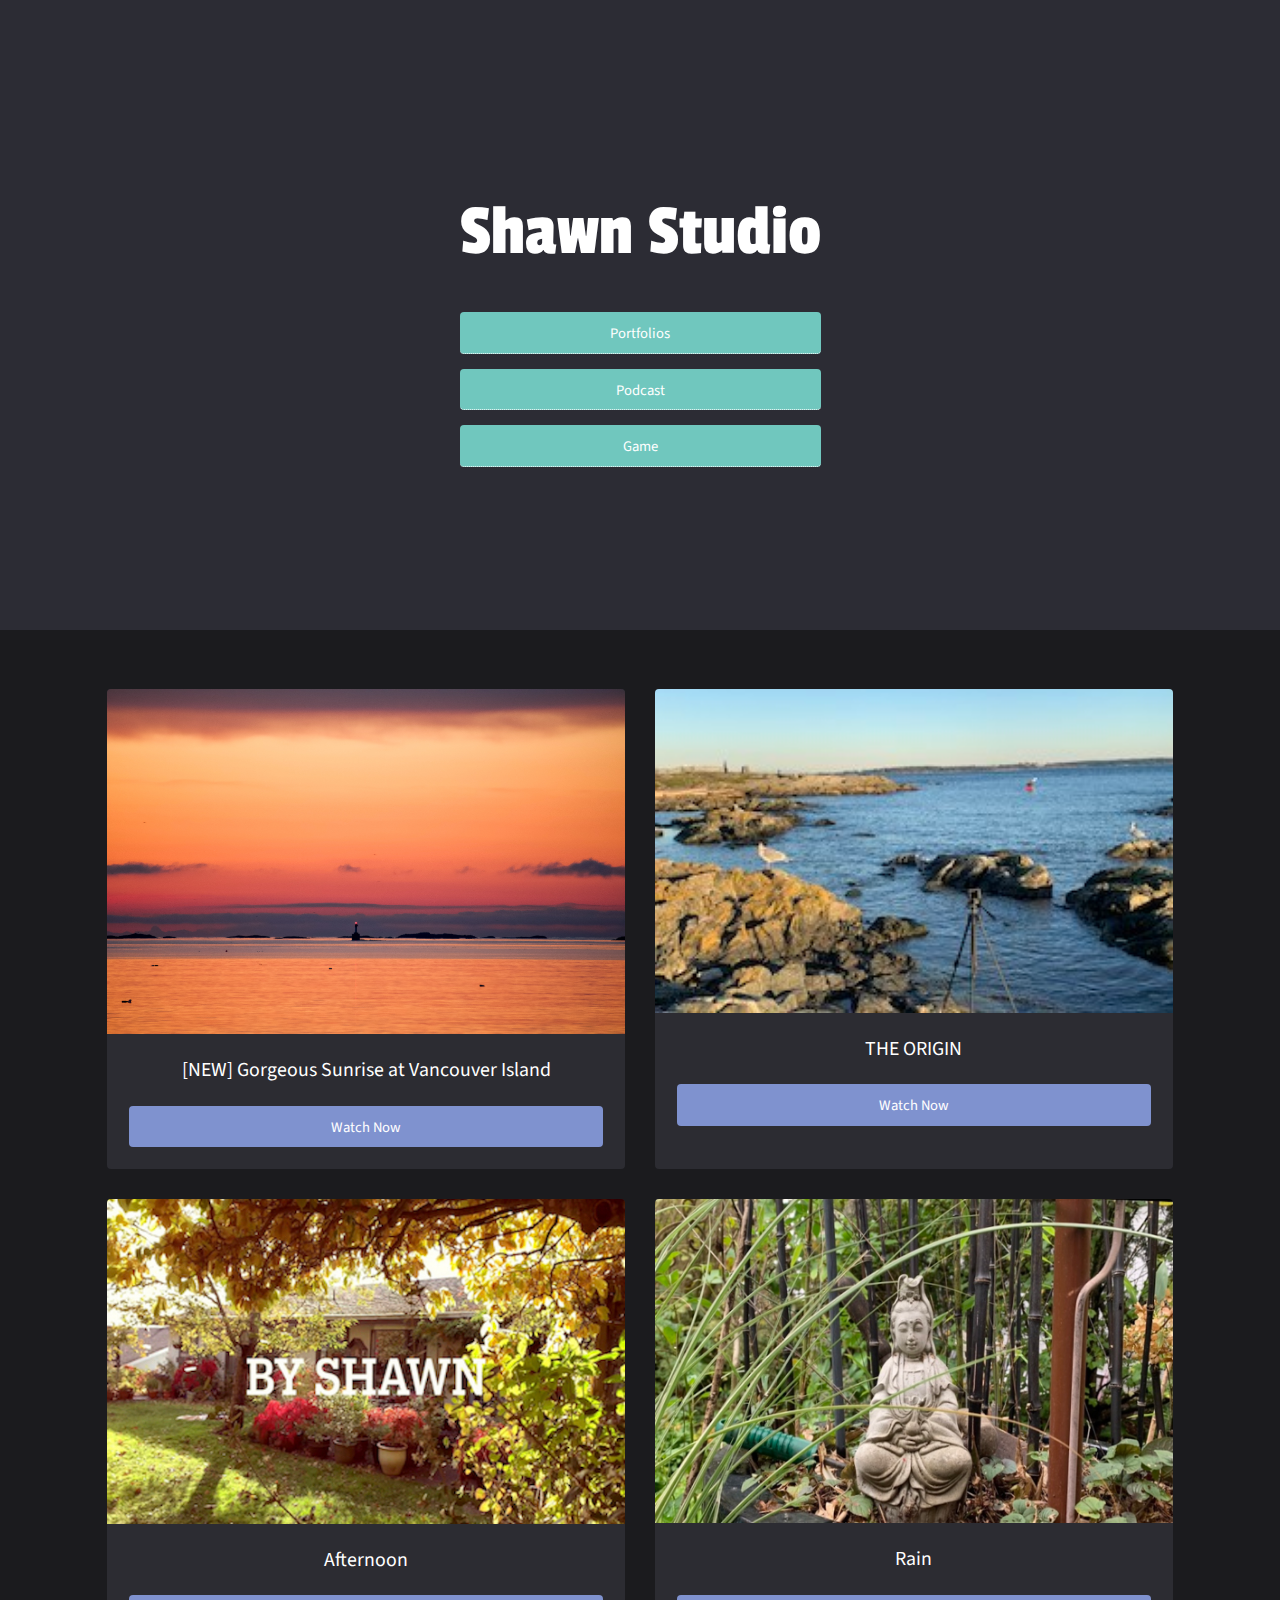
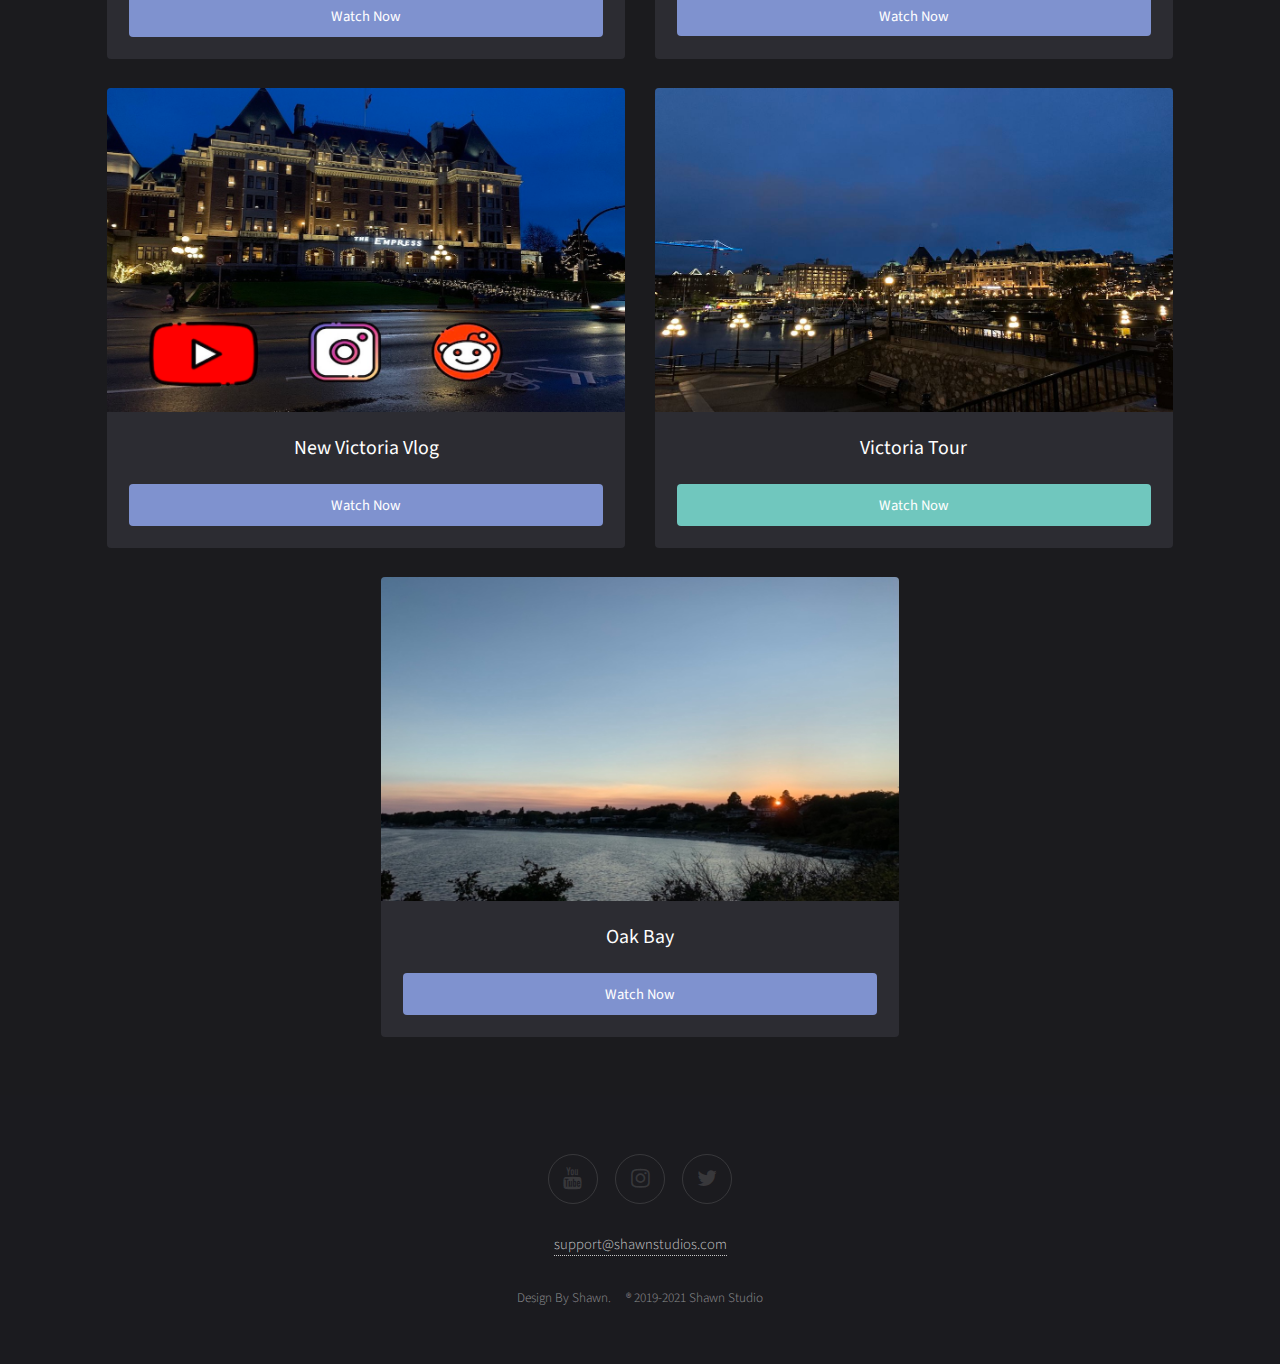
==== commit f8229800: "Update index.html" ====
--- a/index.html
+++ b/index.html
@@ -1,7 +1,7 @@
 <!DOCTYPE HTML>
 <html lang="en">
 	<head>
-		<title>shawnstudio</title>
+		<title>Shawn Studio</title>
 		<meta charset="utf-8" />
 		<meta name="viewport" content="width=device-width, initial-scale=1" />
 		<link rel="stylesheet" href="assets/css/main.css" />
@@ -113,7 +113,7 @@
 						<ul class="icons">
 							<li><a href="https://www.youtube.com/channel/UCmE8kMKj5TwaKZjkN5yqiKQ?" target="_blank" class="icon fa-youtube"><span class="label">Youtube</span></a></li>
 							<li><a href="https://www.instagram.com/shawnstudiotech/"target="_blank" class="icon fa-instagram"><span class="label">Instagram</span></a></li>
-							<li><a href="https://www.reddit.com/user/shawnstudiotech"target="_blank" class="icon fa-reddit"><span class="label">Reddit</span></a></li>
+							<li><a href="https://twitter.com/shawnstudiotech"target="_blank" class="icon fa-twitter"><span class="label">Twitter</span></a></li>
 							
 						</ul>
 <p><a href="mailto:support@shawnstudios.com">support@shawnstudios.com</a></p>
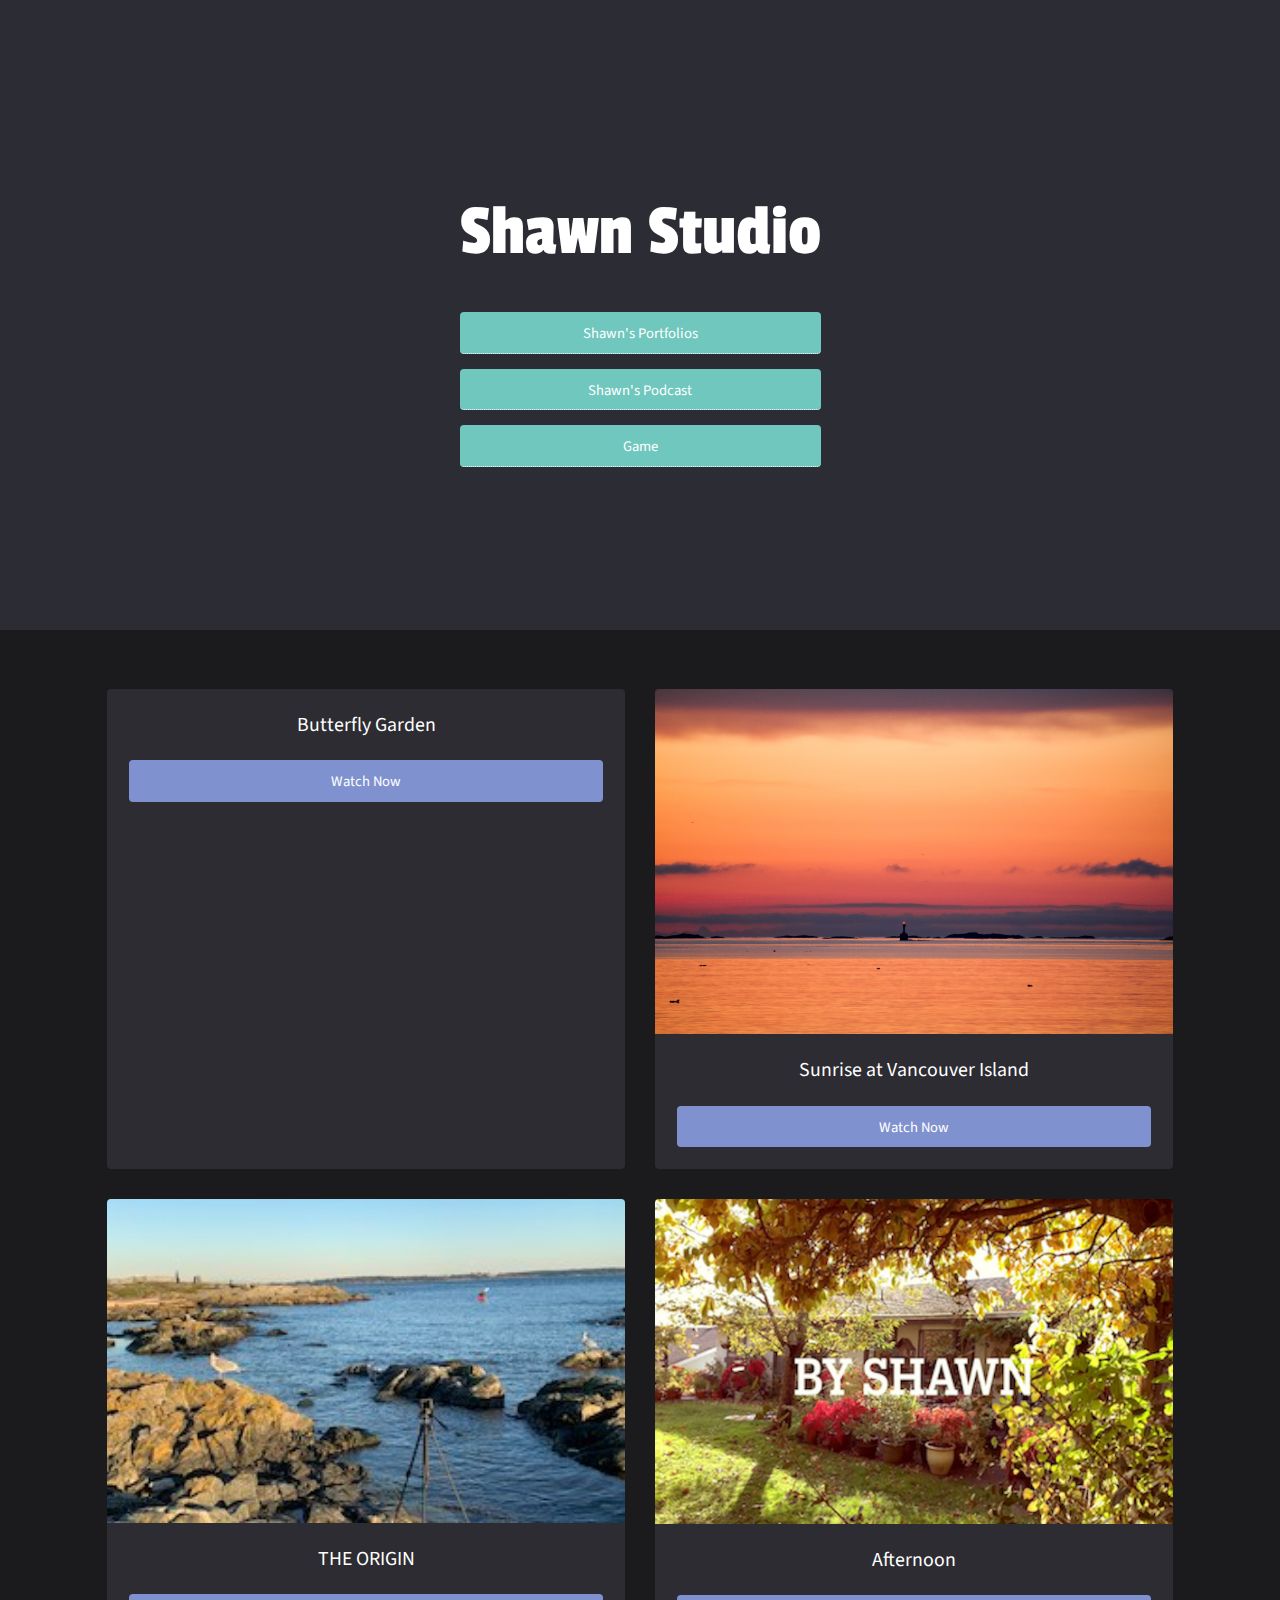
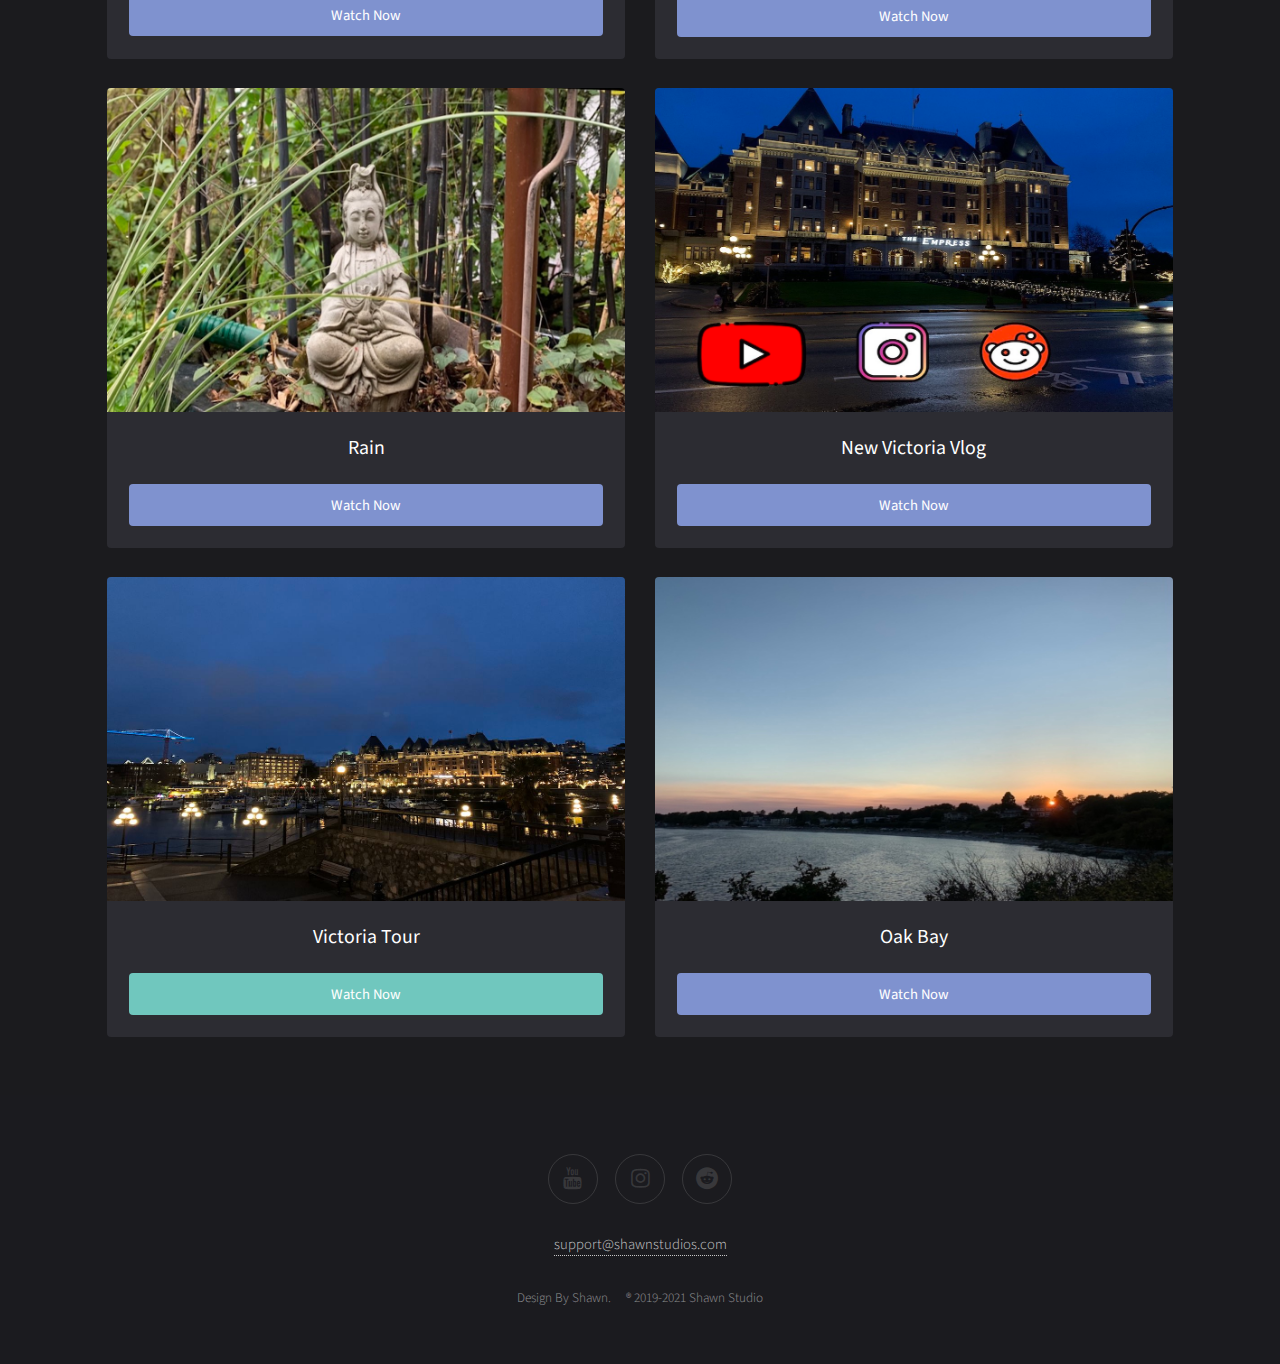
==== commit f562245a: "Add files via upload" ====
--- a/index.html
+++ b/index.html
@@ -1,7 +1,7 @@
 <!DOCTYPE HTML>
 <html lang="en">
 	<head>
-		<title>Shawn Studio</title>
+		<title>shawnstudio</title>
 		<meta charset="utf-8" />
 		<meta name="viewport" content="width=device-width, initial-scale=1" />
 		<link rel="stylesheet" href="assets/css/main.css" />
@@ -18,9 +18,9 @@
 						<header>
                             <h1>Shawn Studio</h1>
                             <br >
-							 <a href="https://shawnstudios.com/portfolios" class="button fit" >Portfolios</a>
-							 <a href="https://shawnstudios.com//podcast/" class="button fit" >Podcast</a>
-							<a href="https://shawnstudios.com//game/" class="button fit" >Game</a>
+							 <a href="portfolio selection/index.html" class="button fit" >Shawn's Portfolios</a>
+							 <a href="podcast/index.html" class="button fit" >Shawn's Podcast</a>
+							<a href="game/index.html" class="button fit" >Game</a>
 							 
 							 
 							
@@ -35,10 +35,24 @@
                        <!-- Boxes -->
 						
 					   <div class="thumbnails">
+
+						<div class="box">
+							<a href="https://youtu.be/rCdhmp5RBfg" class="image fit"><img src="images/pic09.jpg" alt="" /></a>
+							<div class="inner">
+								<h3>Butterfly Garden</h3>
+								
+								<a href="https://youtu.be/rCdhmp5RBfg" class="button style2 fit" data-poptrox="youtube,800x400">Watch Now</a>
+								
+							</div>
+
+							</div>
+
+				
+
 						<div class="box">
 							<a href="https://youtu.be/HbsjjPyLTq4" class="image fit"><img src="images/pic08.jpg" alt="" /></a>
 							<div class="inner">
-								<h3>[NEW] Gorgeous Sunrise at Vancouver Island</h3>
+								<h3>Sunrise at Vancouver Island</h3>
 								
 								<a href="https://youtu.be/HbsjjPyLTq4" class="button style2 fit" data-poptrox="youtube,800x400">Watch Now</a>
 								
@@ -113,7 +127,7 @@
 						<ul class="icons">
 							<li><a href="https://www.youtube.com/channel/UCmE8kMKj5TwaKZjkN5yqiKQ?" target="_blank" class="icon fa-youtube"><span class="label">Youtube</span></a></li>
 							<li><a href="https://www.instagram.com/shawnstudiotech/"target="_blank" class="icon fa-instagram"><span class="label">Instagram</span></a></li>
-							<li><a href="https://twitter.com/shawnstudiotech"target="_blank" class="icon fa-twitter"><span class="label">Twitter</span></a></li>
+							<li><a href="https://www.reddit.com/user/shawnstudiotech"target="_blank" class="icon fa-reddit"><span class="label">Reddit</span></a></li>
 							
 						</ul>
 <p><a href="mailto:support@shawnstudios.com">support@shawnstudios.com</a></p>
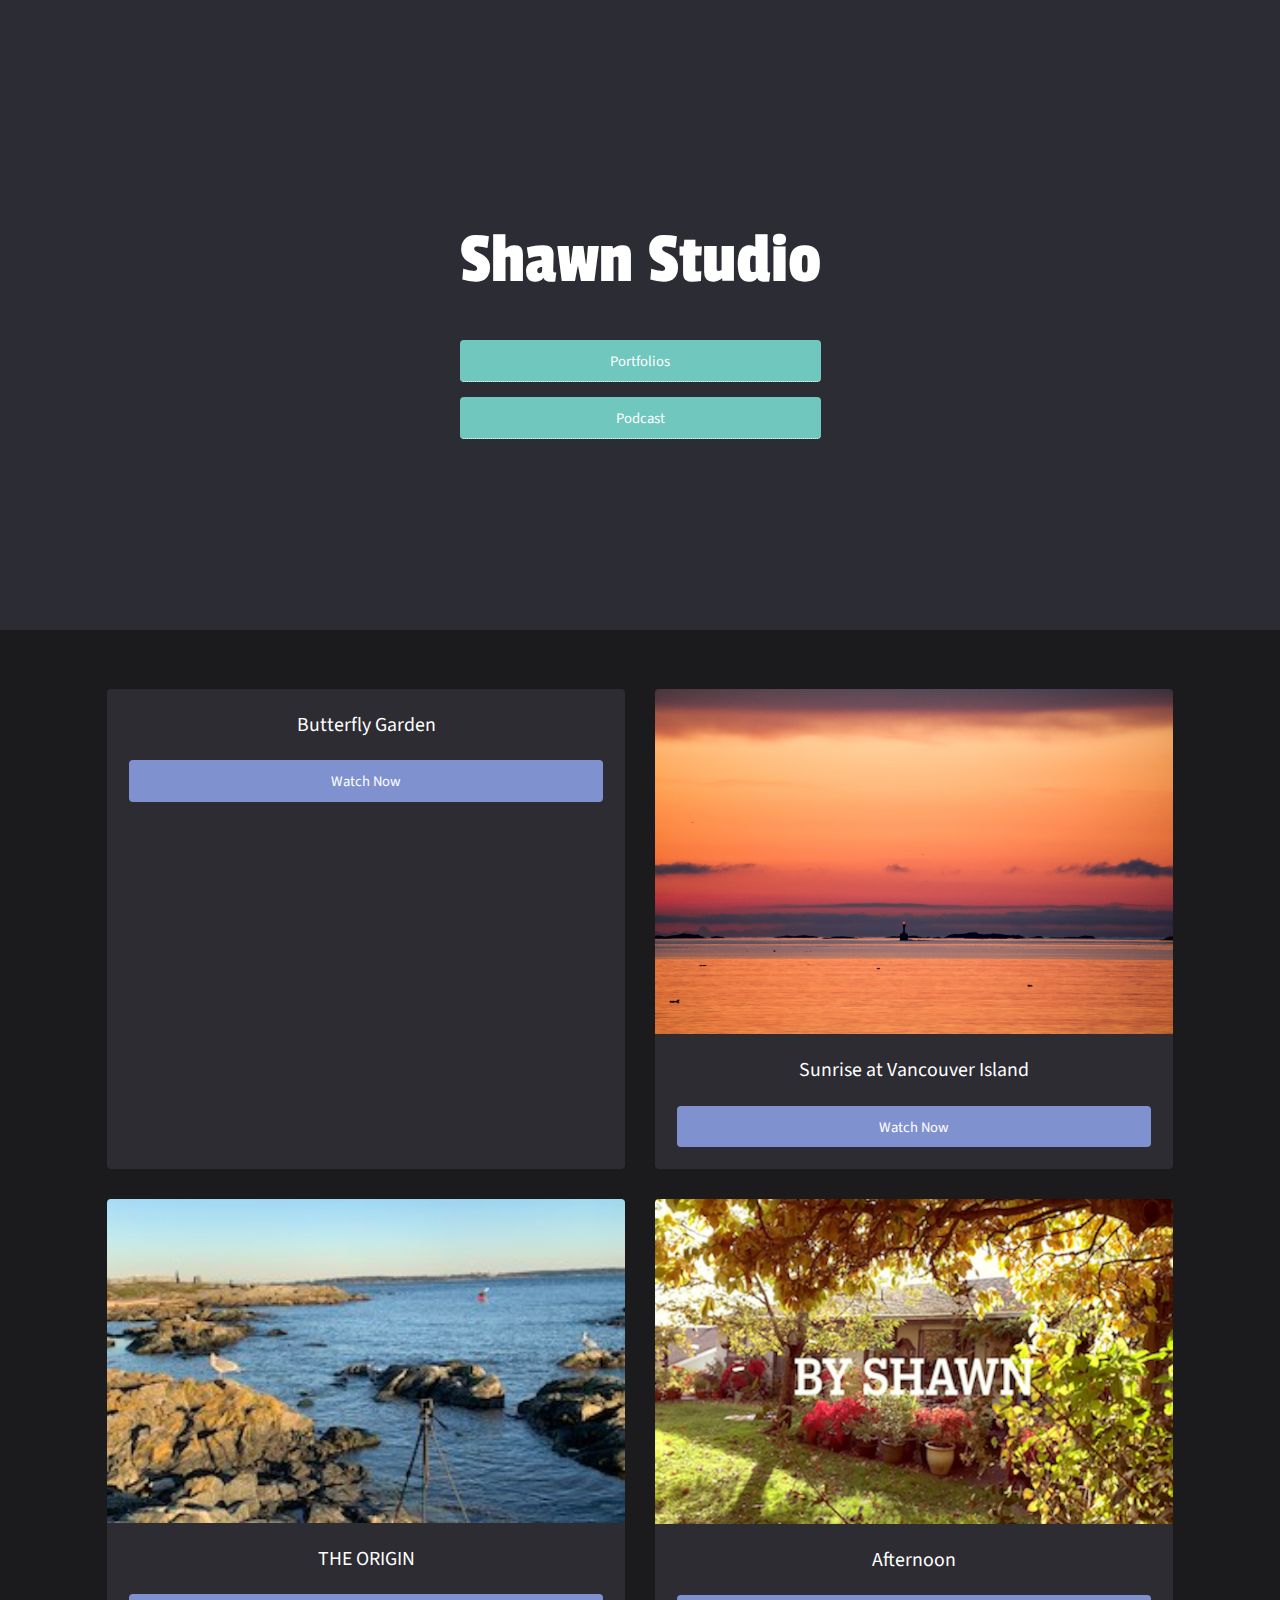
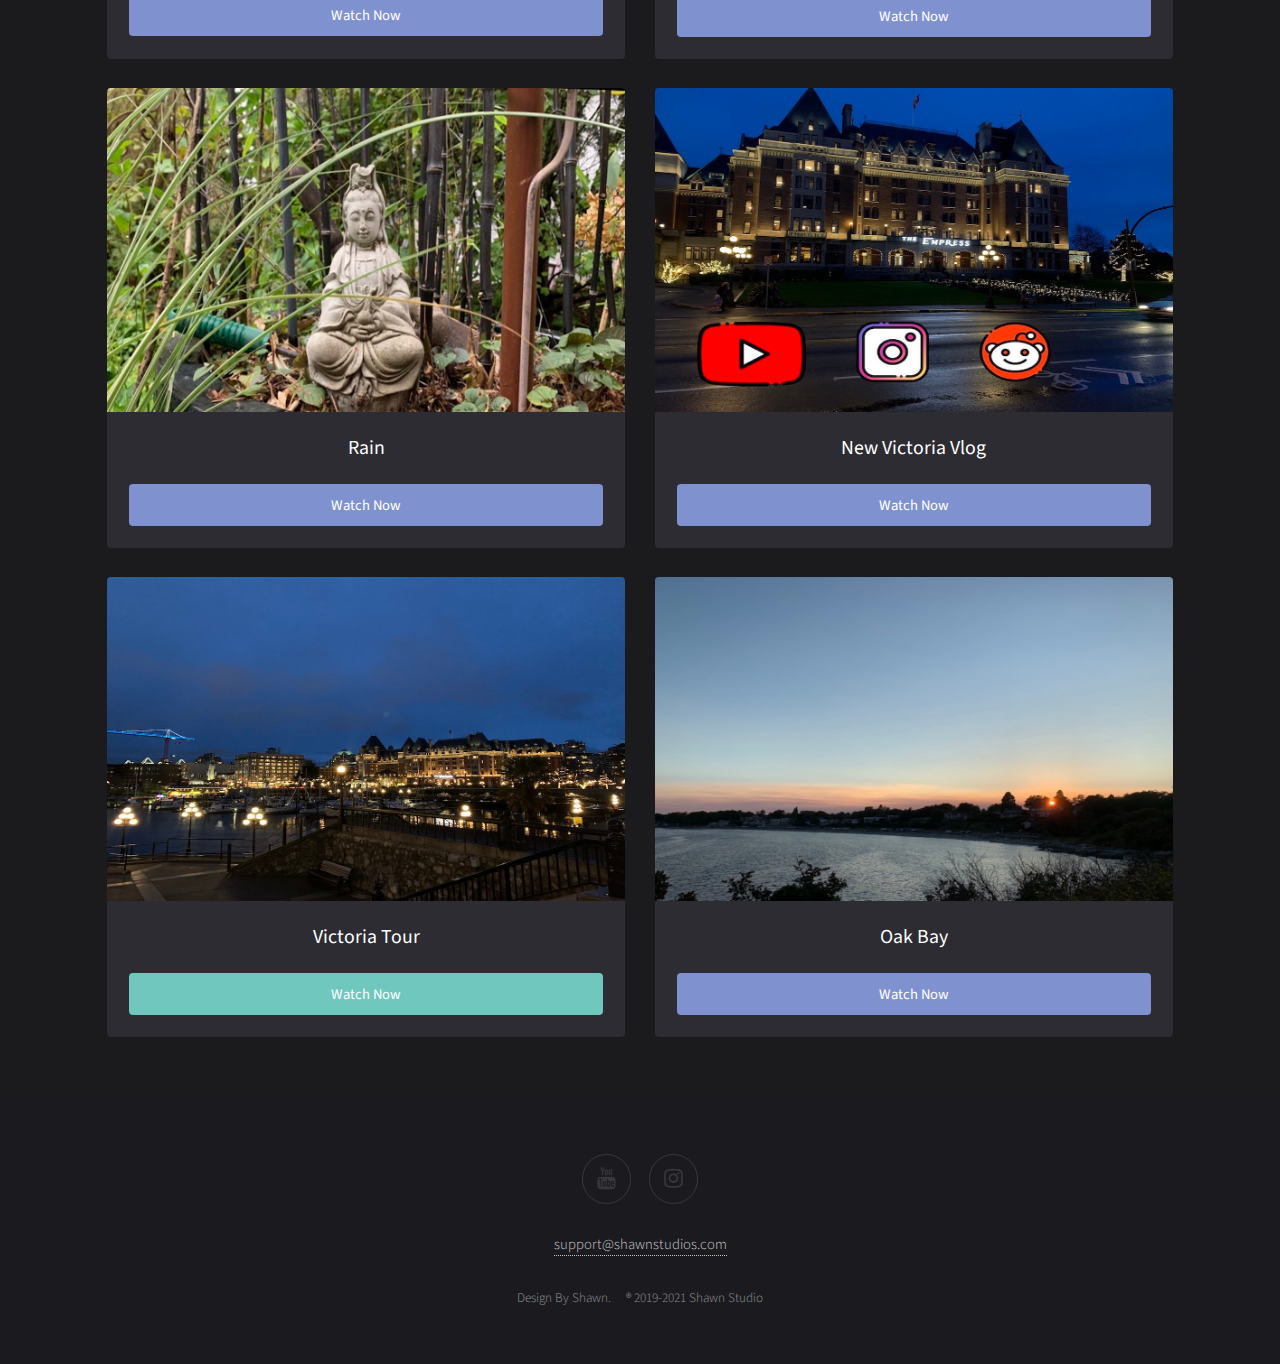
==== commit 2e767cfd: "Add files via upload" ====
--- a/index.html
+++ b/index.html
@@ -18,9 +18,9 @@
 						<header>
                             <h1>Shawn Studio</h1>
                             <br >
-							 <a href="portfolio selection/index.html" class="button fit" >Shawn's Portfolios</a>
-							 <a href="podcast/index.html" class="button fit" >Shawn's Podcast</a>
-							<a href="game/index.html" class="button fit" >Game</a>
+							 <a href="portfolio selection/index.html" class="button fit" >Portfolios</a>
+							 <a href="podcast/index.html" class="button fit" >Podcast</a>
+							
 							 
 							 
 							
@@ -127,7 +127,7 @@
 						<ul class="icons">
 							<li><a href="https://www.youtube.com/channel/UCmE8kMKj5TwaKZjkN5yqiKQ?" target="_blank" class="icon fa-youtube"><span class="label">Youtube</span></a></li>
 							<li><a href="https://www.instagram.com/shawnstudiotech/"target="_blank" class="icon fa-instagram"><span class="label">Instagram</span></a></li>
-							<li><a href="https://www.reddit.com/user/shawnstudiotech"target="_blank" class="icon fa-reddit"><span class="label">Reddit</span></a></li>
+							
 							
 						</ul>
 <p><a href="mailto:support@shawnstudios.com">support@shawnstudios.com</a></p>
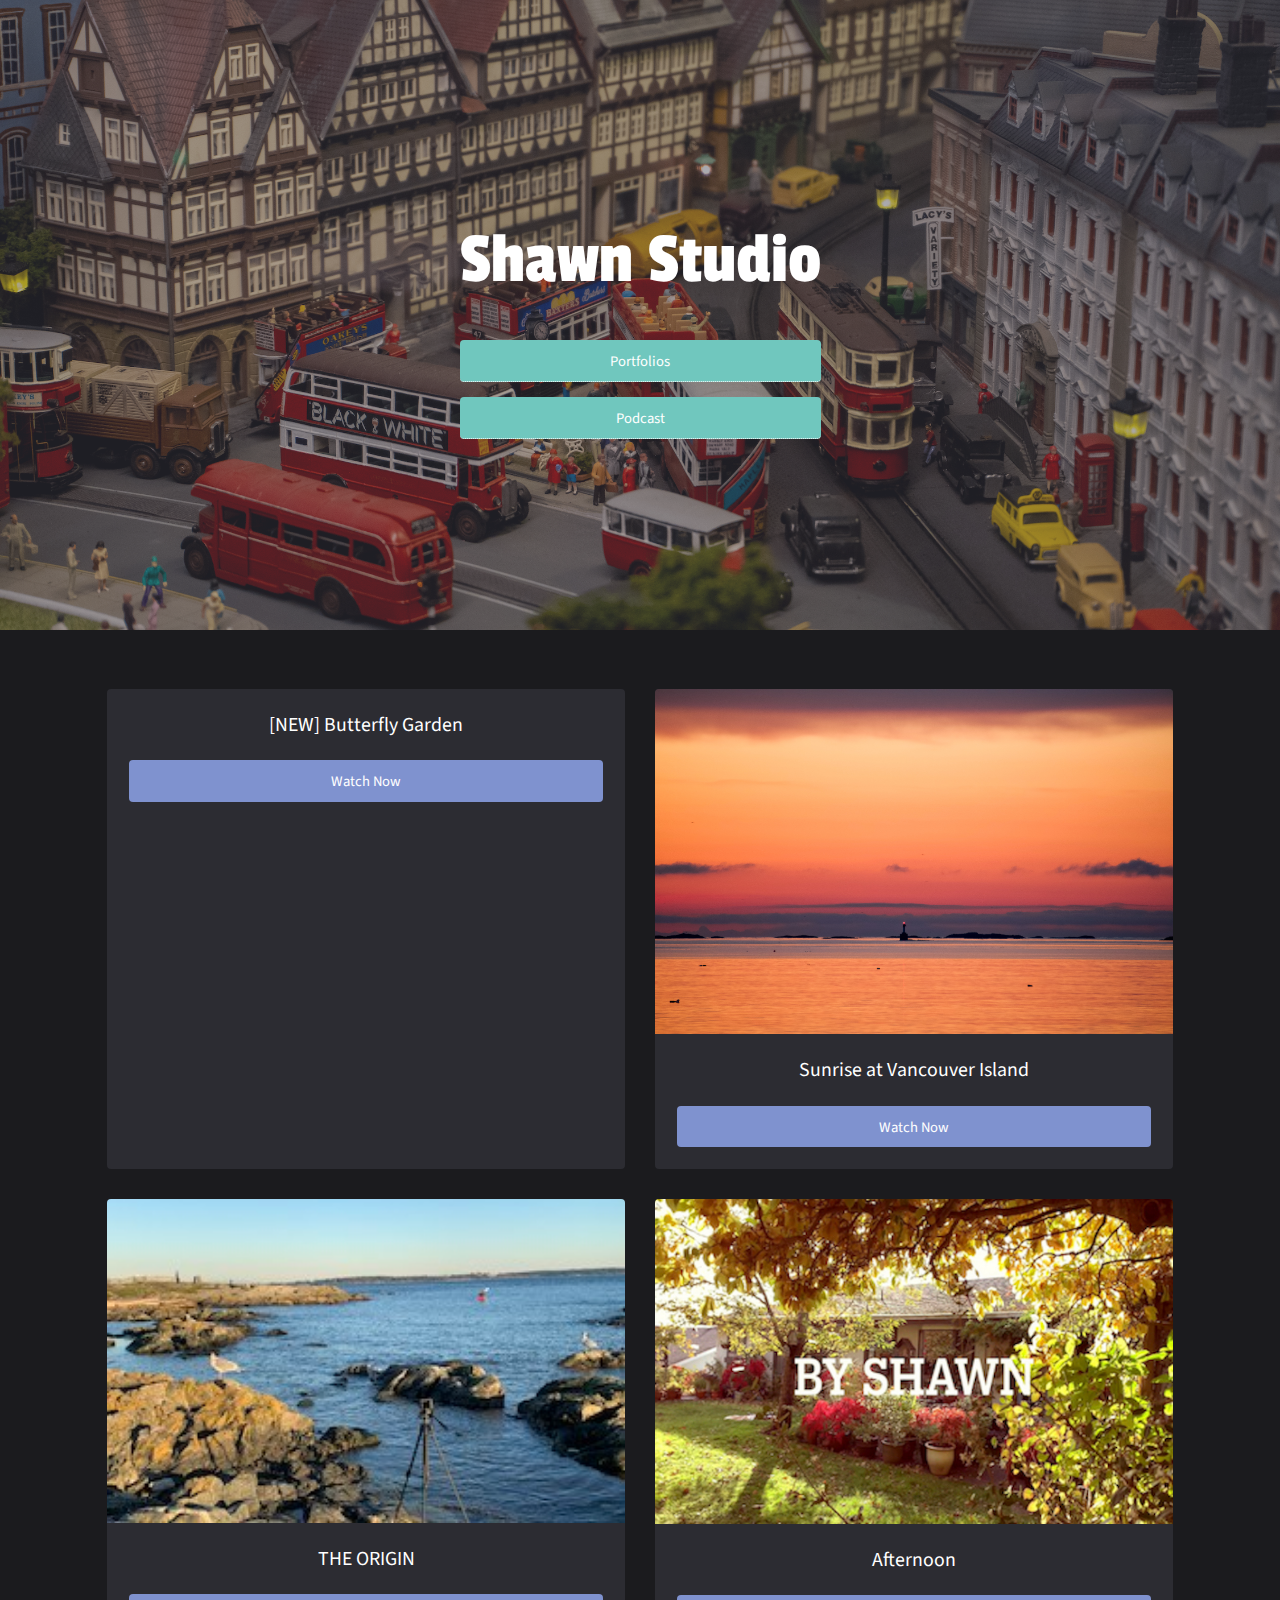
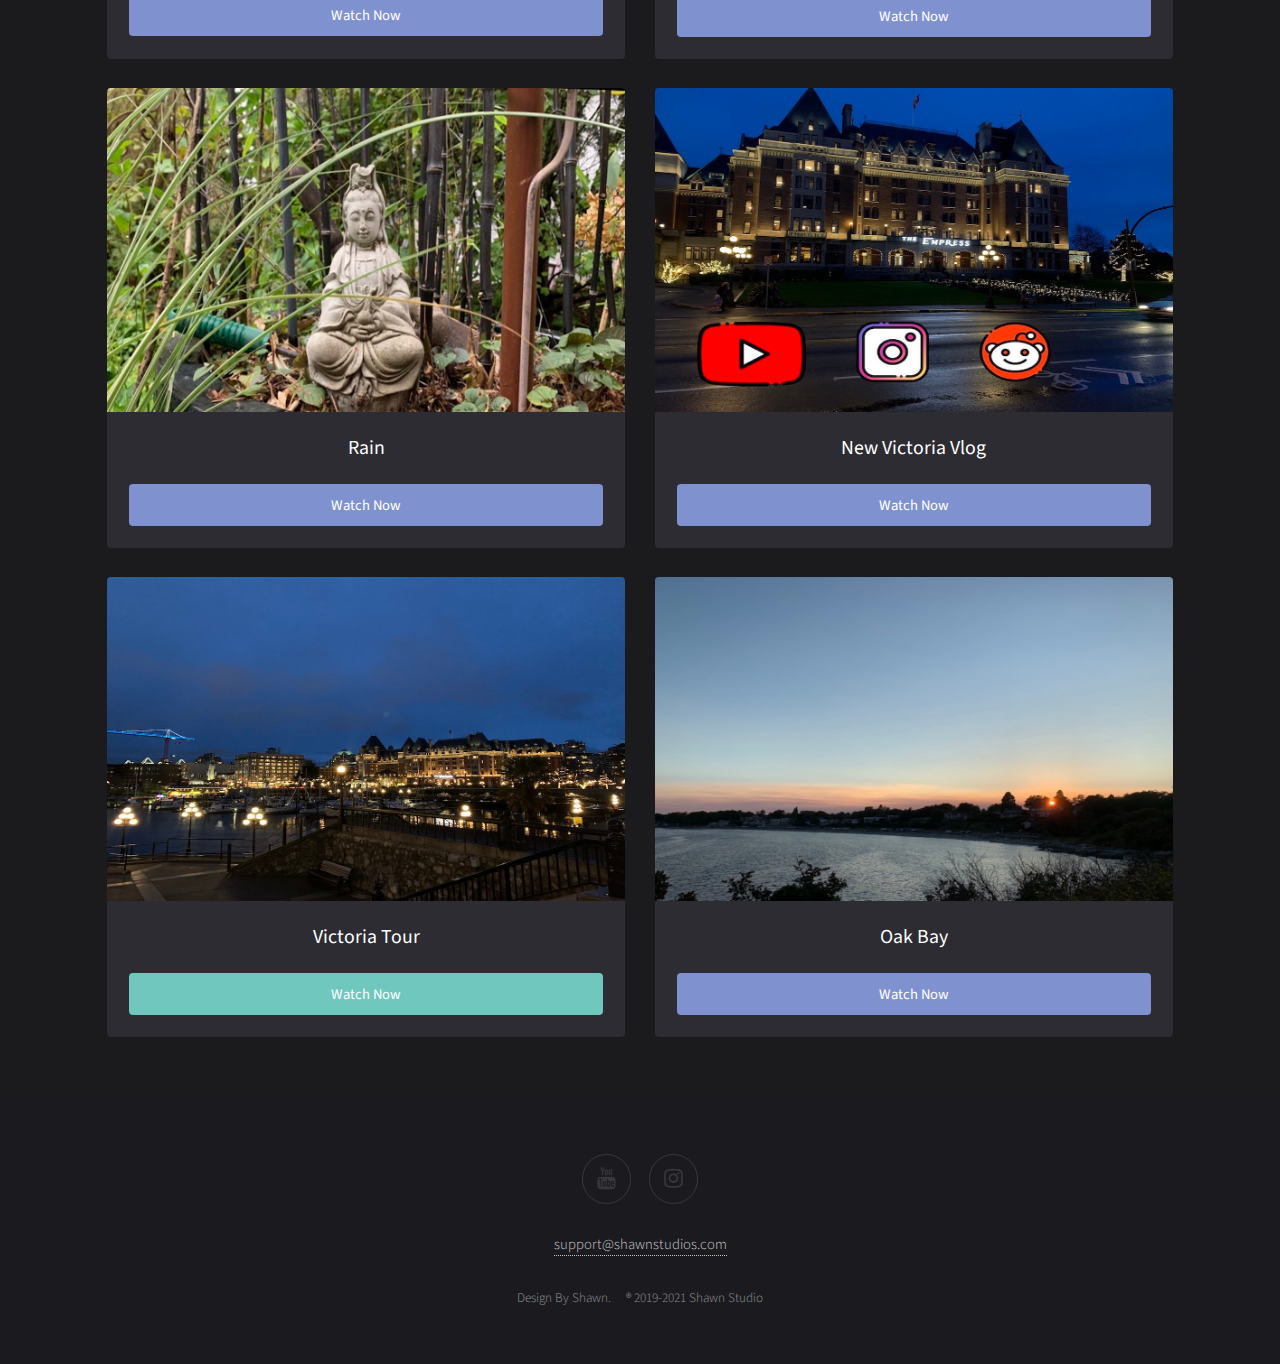
==== commit cc52e620: "Update index.html" ====
--- a/index.html
+++ b/index.html
@@ -1,7 +1,7 @@
 <!DOCTYPE HTML>
 <html lang="en">
 	<head>
-		<title>shawnstudio</title>
+		<title>Shawn Studio</title>
 		<meta charset="utf-8" />
 		<meta name="viewport" content="width=device-width, initial-scale=1" />
 		<link rel="stylesheet" href="assets/css/main.css" />
@@ -18,8 +18,8 @@
 						<header>
                             <h1>Shawn Studio</h1>
                             <br >
-							 <a href="portfolio selection/index.html" class="button fit" >Portfolios</a>
-							 <a href="podcast/index.html" class="button fit" >Podcast</a>
+							 <a href="https://shawnstudios.com/portfolios/" class="button fit" >Portfolios</a>
+							 <a href="https://shawnstudios.com/podcast/" class="button fit" >Podcast</a>
 							
 							 
 							 
@@ -39,7 +39,7 @@
 						<div class="box">
 							<a href="https://youtu.be/rCdhmp5RBfg" class="image fit"><img src="images/pic09.jpg" alt="" /></a>
 							<div class="inner">
-								<h3>Butterfly Garden</h3>
+								<h3>[NEW] Butterfly Garden</h3>
 								
 								<a href="https://youtu.be/rCdhmp5RBfg" class="button style2 fit" data-poptrox="youtube,800x400">Watch Now</a>
 								
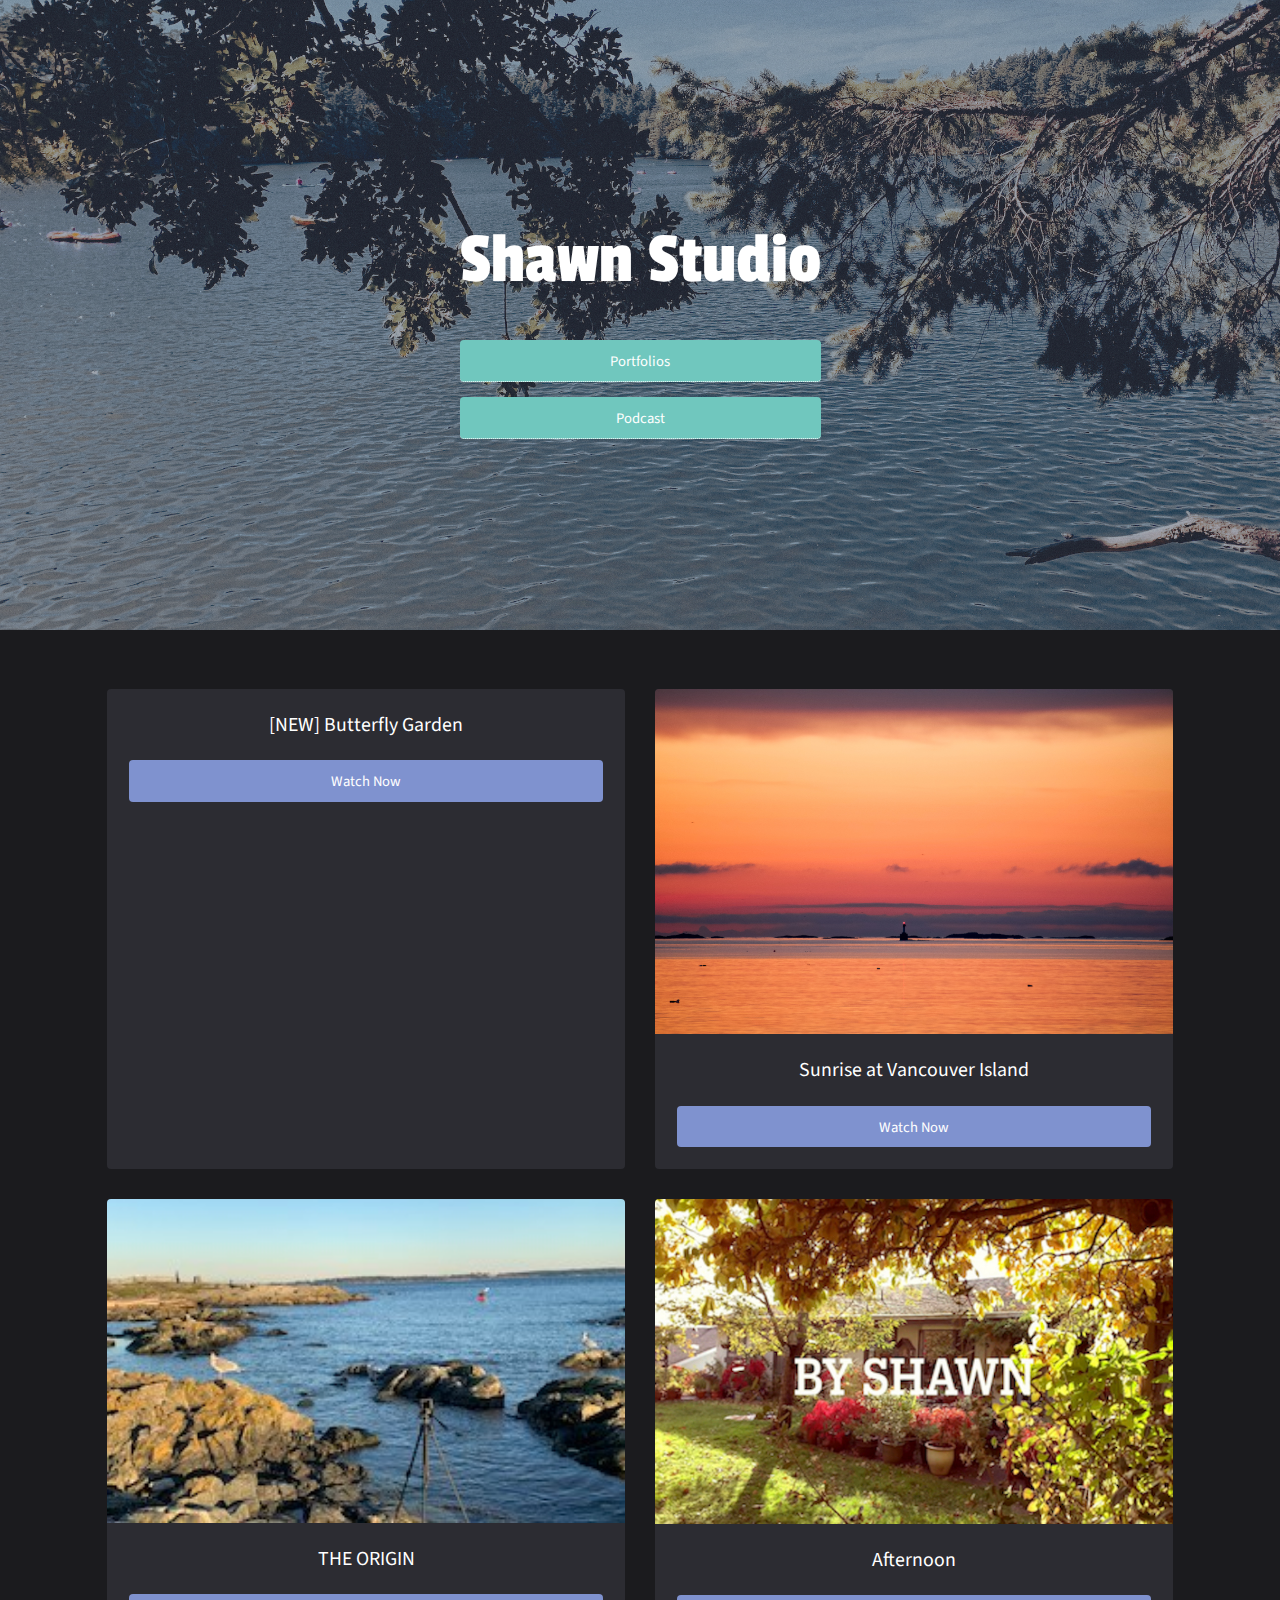
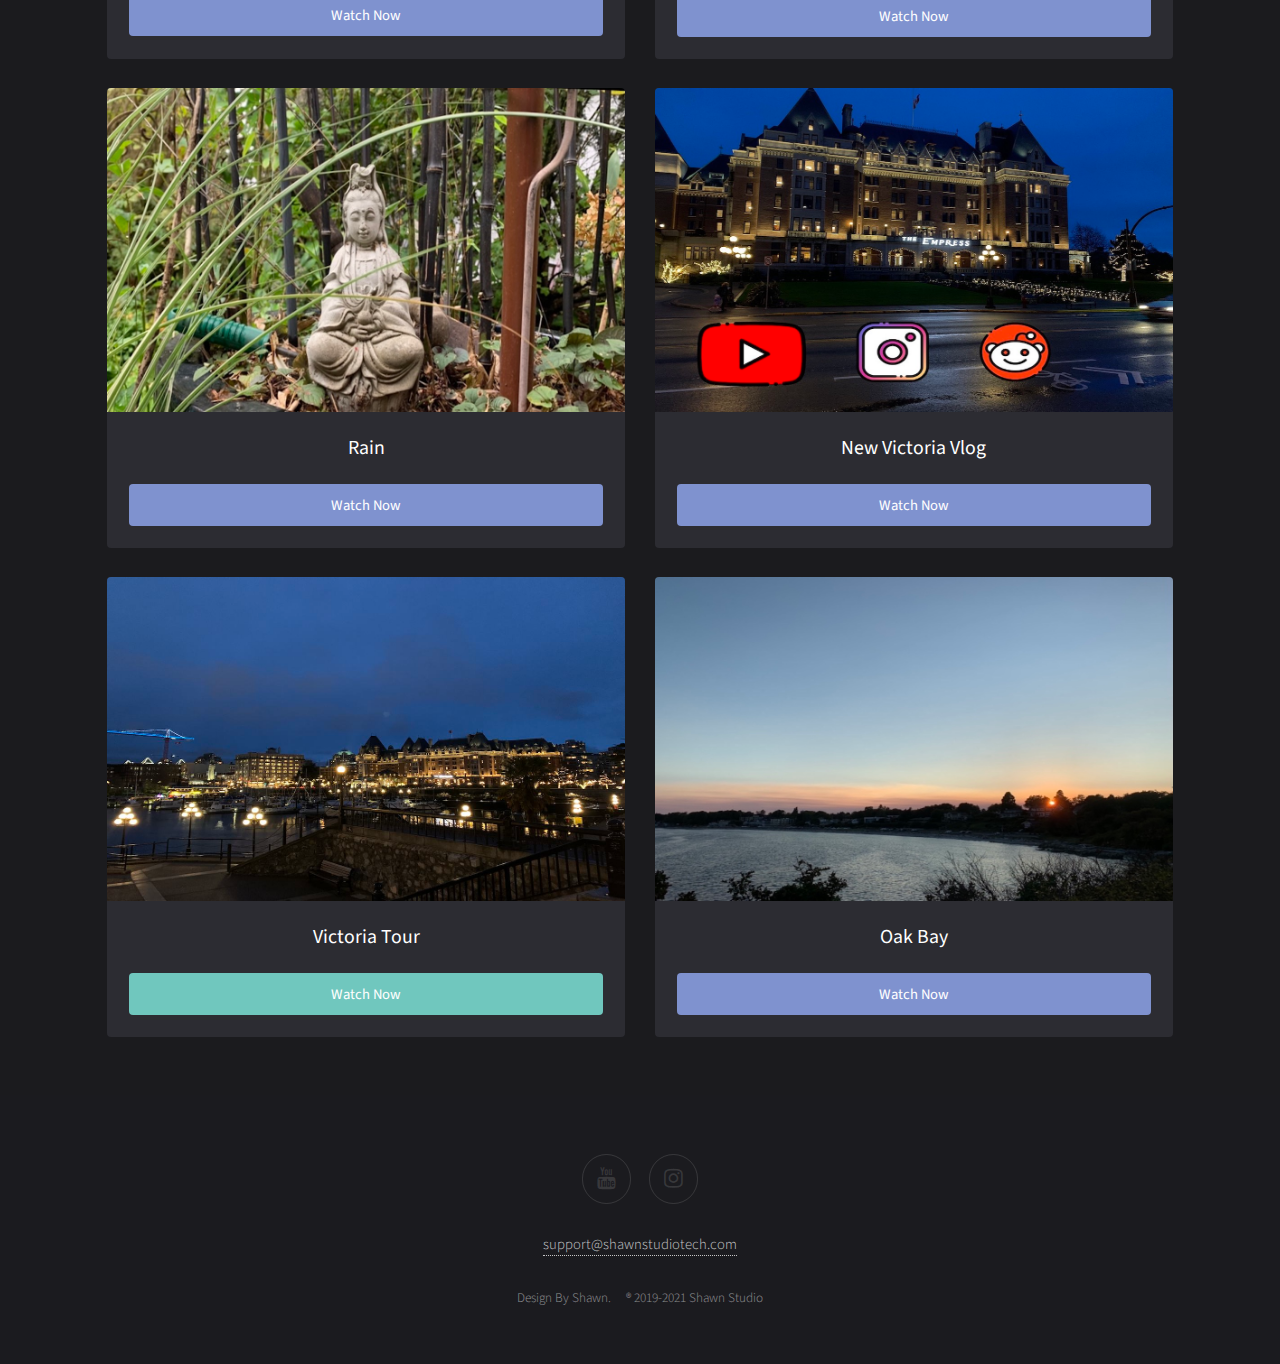
==== commit 3b622684: "Update index.html" ====
--- a/index.html
+++ b/index.html
@@ -18,8 +18,8 @@
 						<header>
                             <h1>Shawn Studio</h1>
                             <br >
-							 <a href="https://shawnstudios.com/portfolios/" class="button fit" >Portfolios</a>
-							 <a href="https://shawnstudios.com/podcast/" class="button fit" >Podcast</a>
+							 <a href="https://shawnstudiotech.com/portfolios/" class="button fit" >Portfolios</a>
+							 <a href="https://shawnstudiotech.com/podcast/" class="button fit" >Podcast</a>
 							
 							 
 							 
@@ -130,7 +130,7 @@
 							
 							
 						</ul>
-<p><a href="mailto:support@shawnstudios.com">support@shawnstudios.com</a></p>
+<p><a href="mailto:support@shawnstudios.com">support@shawnstudiotech.com</a></p>
 						<p class="copyright"> Design By Shawn. &nbsp; &nbsp; &reg; 2019-2021 Shawn Studio</p>
 
 				</footer>
